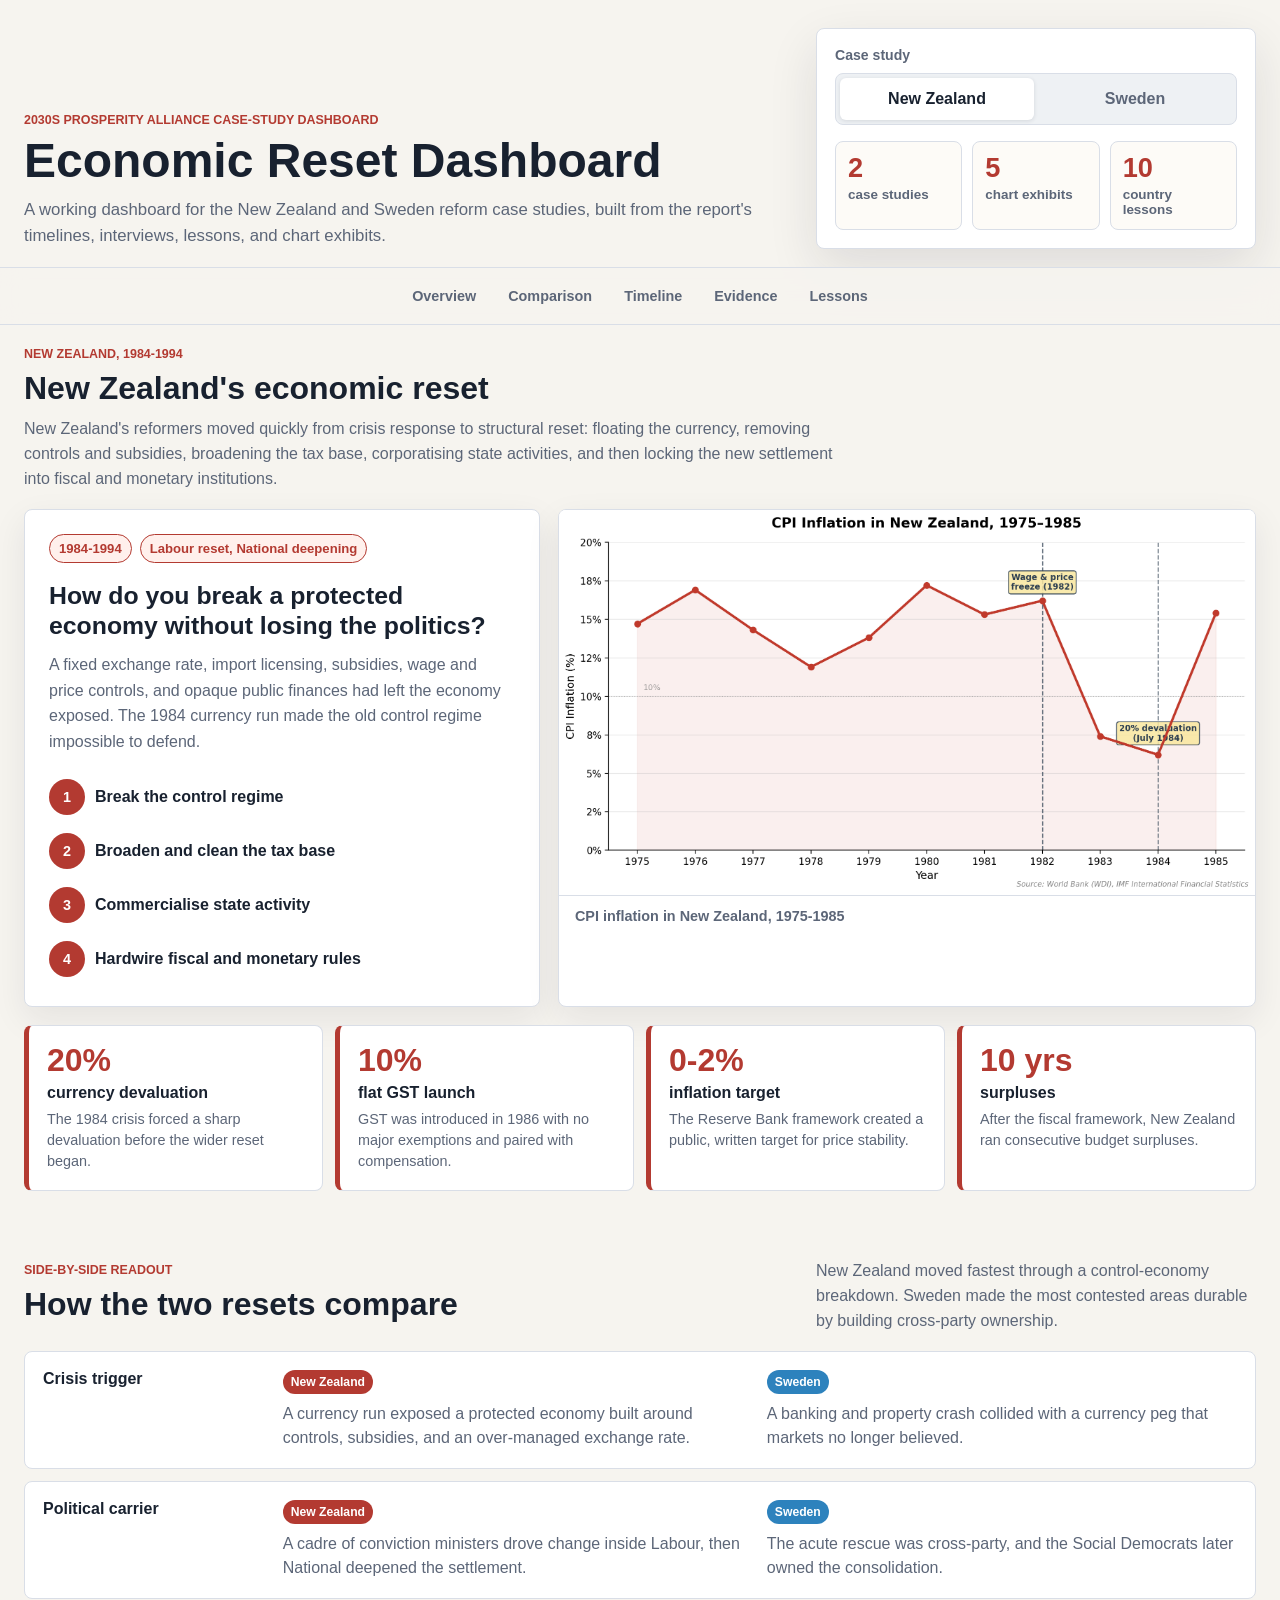
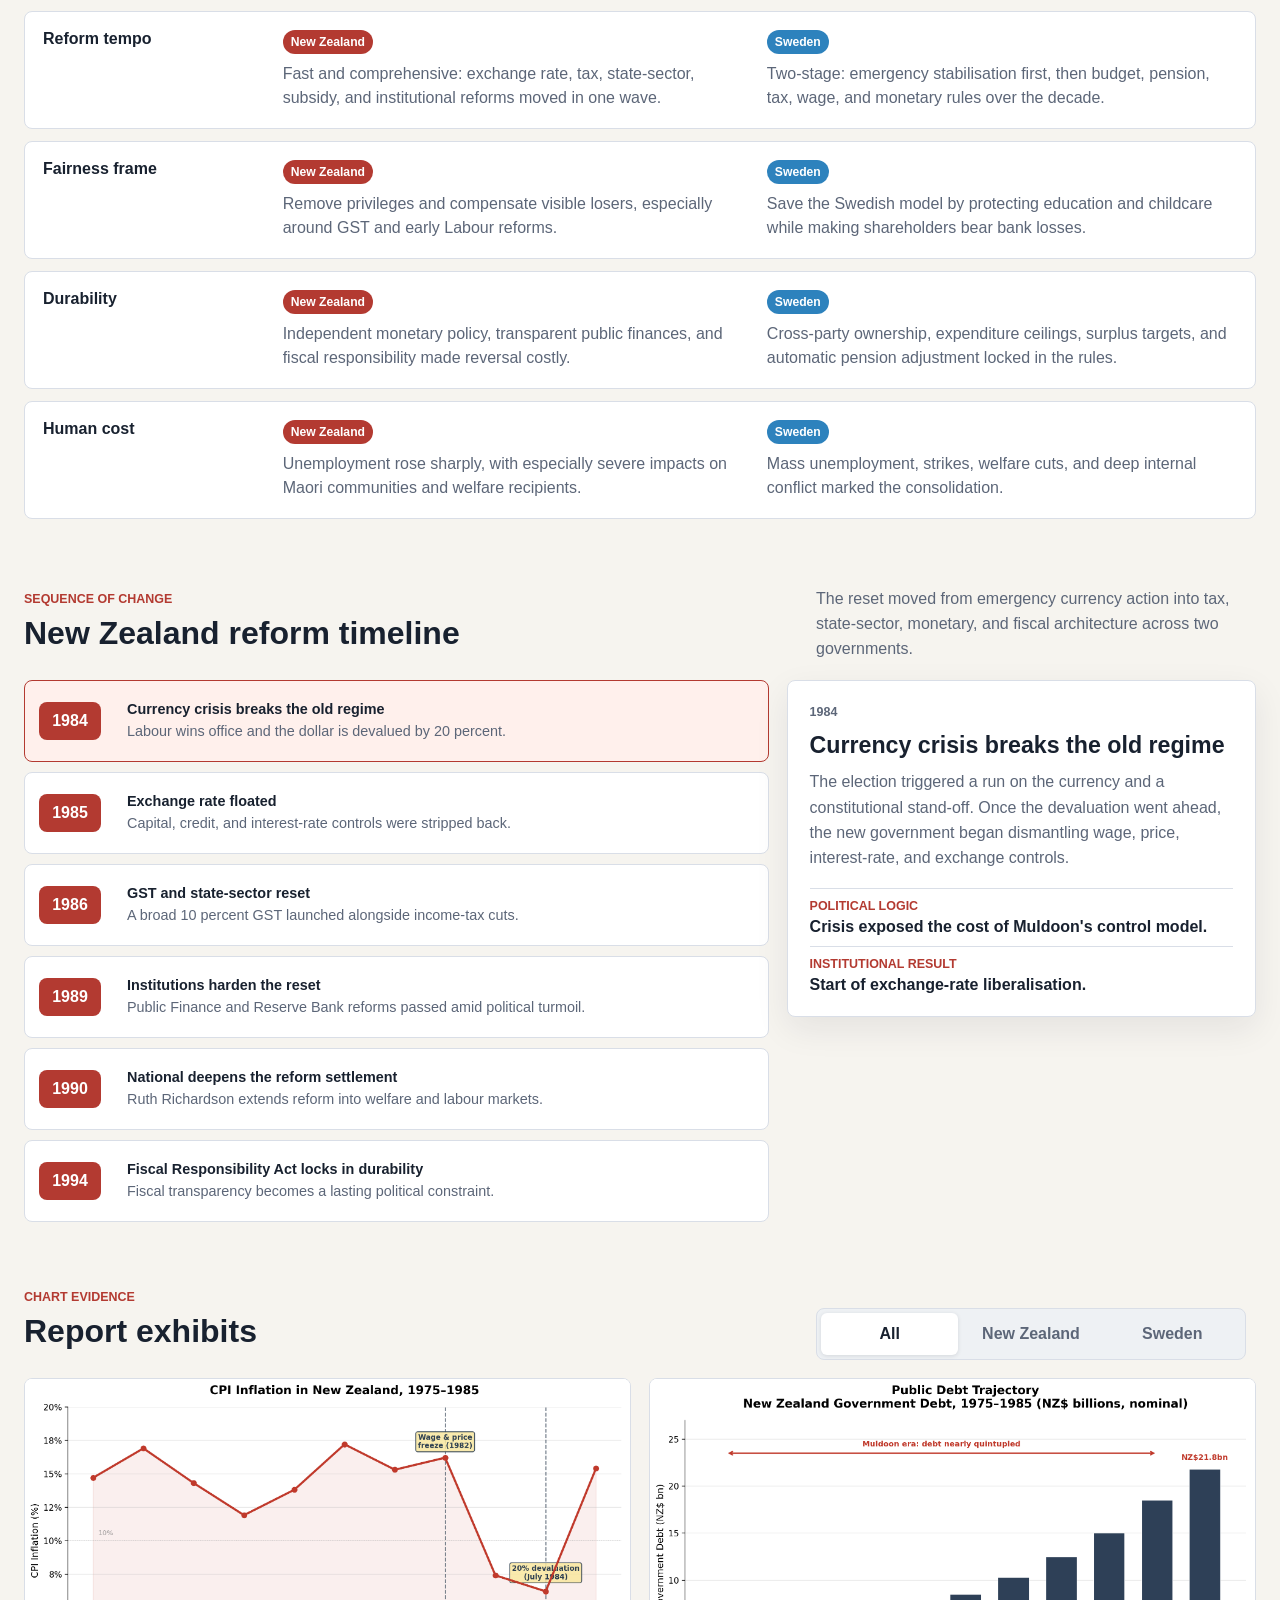
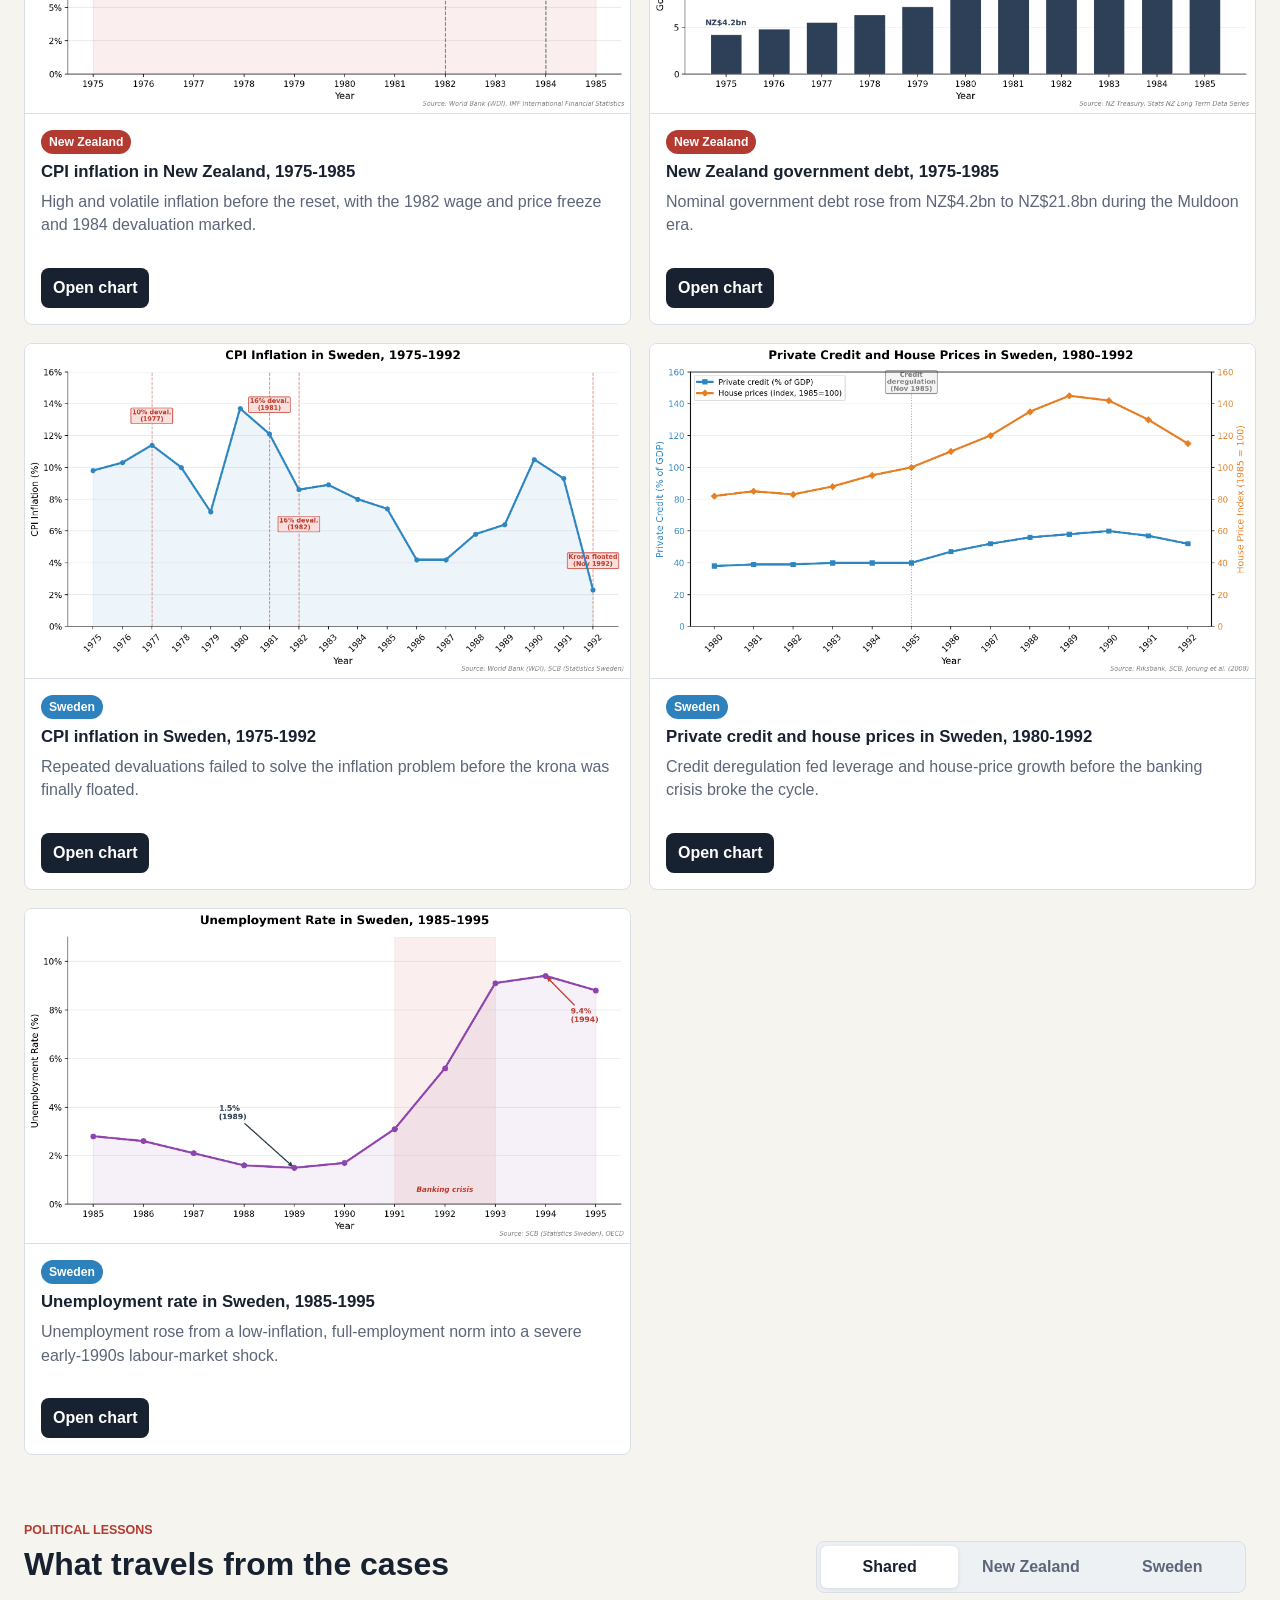
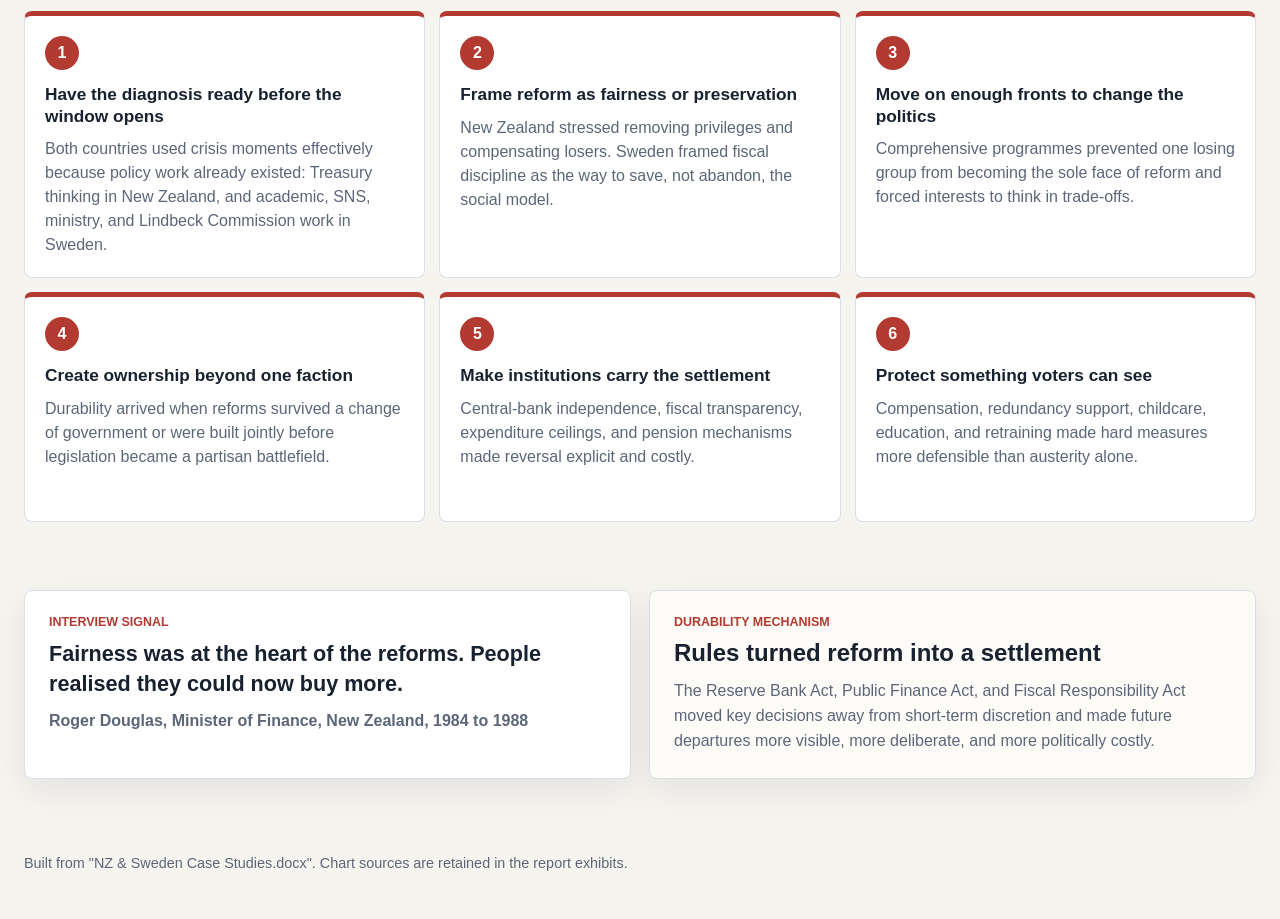
==== index.html @ 050e2934 "Build economic reset dashboard" ====
<!doctype html>
<html lang="en">
  <head>
    <meta charset="utf-8">
    <meta name="viewport" content="width=device-width, initial-scale=1">
    <title>Economic Reset Dashboard</title>
    <link rel="stylesheet" href="styles.css">
  </head>
  <body>
    <header class="app-header">
      <div class="header-copy">
        <p class="eyebrow">2030s Prosperity Alliance case-study dashboard</p>
        <h1>Economic Reset Dashboard</h1>
        <p>
          A working dashboard for the New Zealand and Sweden reform case studies,
          built from the report's timelines, interviews, lessons, and chart exhibits.
        </p>
      </div>

      <section class="control-panel" aria-label="Dashboard controls">
        <div class="control-row">
          <span class="control-label">Case study</span>
          <div class="segmented" role="tablist" aria-label="Choose a case study">
            <button class="segmented__button is-active" type="button" data-country="nz" role="tab" aria-selected="true">
              New Zealand
            </button>
            <button class="segmented__button" type="button" data-country="sweden" role="tab" aria-selected="false">
              Sweden
            </button>
          </div>
        </div>
        <div class="header-metrics" aria-label="Report contents">
          <div>
            <strong>2</strong>
            <span>case studies</span>
          </div>
          <div>
            <strong>5</strong>
            <span>chart exhibits</span>
          </div>
          <div>
            <strong>10</strong>
            <span>country lessons</span>
          </div>
        </div>
      </section>
    </header>

    <nav class="quick-nav" aria-label="Dashboard sections">
      <a href="#overview">Overview</a>
      <a href="#comparison">Comparison</a>
      <a href="#timeline">Timeline</a>
      <a href="#evidence">Evidence</a>
      <a href="#lessons">Lessons</a>
    </nav>

    <main>
      <section class="dashboard-band overview-band" id="overview">
        <div class="section-heading">
          <p class="eyebrow" id="country-kicker">New Zealand, 1984-1994</p>
          <h2 id="country-title">New Zealand's economic reset</h2>
          <p id="country-summary"></p>
        </div>

        <div class="overview-grid">
          <article class="country-card">
            <div class="country-meta">
              <span id="country-period"></span>
              <span id="country-government"></span>
            </div>
            <h3 id="country-question"></h3>
            <p id="country-diagnosis"></p>
            <div class="logic-strip" id="logic-strip" aria-label="Reset logic"></div>
          </article>

          <figure class="featured-chart">
            <img id="featured-chart-image" src="assets/image1.png" alt="CPI inflation in New Zealand, 1975 to 1985">
            <figcaption id="featured-chart-caption">CPI inflation in New Zealand, 1975-1985</figcaption>
          </figure>
        </div>

        <div class="stat-grid" id="stat-grid" aria-label="Selected crisis and reform signals"></div>
      </section>

      <section class="dashboard-band" id="comparison">
        <div class="section-heading section-heading--split">
          <div>
            <p class="eyebrow">Side-by-side readout</p>
            <h2>How the two resets compare</h2>
          </div>
          <p>
            New Zealand moved fastest through a control-economy breakdown. Sweden
            made the most contested areas durable by building cross-party ownership.
          </p>
        </div>
        <div class="comparison-grid" id="comparison-grid"></div>
      </section>

      <section class="dashboard-band timeline-band" id="timeline">
        <div class="section-heading section-heading--split">
          <div>
            <p class="eyebrow">Sequence of change</p>
            <h2 id="timeline-title">New Zealand reform timeline</h2>
          </div>
          <p id="timeline-intro"></p>
        </div>
        <div class="timeline-layout">
          <div class="timeline-list" id="timeline-list" aria-label="Timeline events"></div>
          <article class="timeline-detail" id="timeline-detail" aria-live="polite"></article>
        </div>
      </section>

      <section class="dashboard-band evidence-band" id="evidence">
        <div class="section-heading section-heading--split">
          <div>
            <p class="eyebrow">Chart evidence</p>
            <h2>Report exhibits</h2>
          </div>
          <div class="segmented segmented--compact" aria-label="Filter chart exhibits">
            <button class="segmented__button is-active" type="button" data-chart-filter="all">All</button>
            <button class="segmented__button" type="button" data-chart-filter="nz">New Zealand</button>
            <button class="segmented__button" type="button" data-chart-filter="sweden">Sweden</button>
          </div>
        </div>
        <div class="chart-gallery" id="chart-gallery"></div>
      </section>

      <section class="dashboard-band lessons-band" id="lessons">
        <div class="section-heading section-heading--split">
          <div>
            <p class="eyebrow">Political lessons</p>
            <h2>What travels from the cases</h2>
          </div>
          <div class="segmented segmented--compact" aria-label="Choose lesson set">
            <button class="segmented__button is-active" type="button" data-lesson-filter="shared">Shared</button>
            <button class="segmented__button" type="button" data-lesson-filter="nz">New Zealand</button>
            <button class="segmented__button" type="button" data-lesson-filter="sweden">Sweden</button>
          </div>
        </div>
        <div class="lesson-list" id="lesson-list"></div>
      </section>

      <section class="dashboard-band quote-band" aria-label="Interview signals">
        <div class="quote-panel">
          <p class="eyebrow">Interview signal</p>
          <blockquote id="country-quote"></blockquote>
          <cite id="country-quote-source"></cite>
        </div>
        <div class="quote-panel quote-panel--quiet">
          <p class="eyebrow">Durability mechanism</p>
          <h2 id="durability-title"></h2>
          <p id="durability-copy"></p>
        </div>
      </section>
    </main>

    <dialog class="chart-modal" id="chart-modal" aria-labelledby="modal-title">
      <button class="modal-close" type="button" id="modal-close" aria-label="Close chart">x</button>
      <img id="modal-image" src="assets/image1.png" alt="">
      <h2 id="modal-title"></h2>
      <p id="modal-caption"></p>
    </dialog>

    <footer class="site-footer">
      <p>Built from "NZ &amp; Sweden Case Studies.docx". Chart sources are retained in the report exhibits.</p>
    </footer>

    <script src="script.js"></script>
  </body>
</html>
---- styles.css ----
:root {
  --accent: #b33a31;
  --accent-soft: #fff0ec;
  --ink: #18212f;
  --muted: #5c6678;
  --paper: #f6f4ef;
  --surface: #ffffff;
  --surface-strong: #fdfbf7;
  --line: #d9dee7;
  --blue: #2d82bd;
  --red: #b33a31;
  --green: #0f766e;
  --gold: #b7781f;
  --purple: #7441a6;
  --shadow: 0 18px 50px rgba(23, 31, 46, 0.11);
}

* {
  box-sizing: border-box;
}

html {
  scroll-behavior: smooth;
}

body {
  min-width: 320px;
  margin: 0;
  color: var(--ink);
  background: var(--paper);
  font-family: -apple-system, BlinkMacSystemFont, "Segoe UI", Roboto, Helvetica, Arial, sans-serif;
  letter-spacing: 0;
}

body.modal-open {
  overflow: hidden;
}

button,
input {
  font: inherit;
  letter-spacing: 0;
}

button {
  cursor: pointer;
}

a {
  color: inherit;
}

p,
h1,
h2,
h3 {
  margin-top: 0;
}

.app-header {
  max-width: 1280px;
  margin: 0 auto;
  padding: 28px 24px 18px;
  display: grid;
  grid-template-columns: minmax(0, 1fr) minmax(330px, 440px);
  gap: 24px;
  align-items: end;
}

.header-copy h1 {
  margin-bottom: 12px;
  font-size: 3rem;
  line-height: 1;
}

.header-copy p:last-child {
  max-width: 760px;
  margin-bottom: 0;
  color: var(--muted);
  font-size: 1.05rem;
  line-height: 1.55;
}

.eyebrow {
  margin-bottom: 10px;
  color: var(--accent);
  font-size: 0.78rem;
  font-weight: 800;
  text-transform: uppercase;
}

.control-panel {
  padding: 18px;
  background: var(--surface);
  border: 1px solid var(--line);
  border-radius: 8px;
  box-shadow: var(--shadow);
}

.control-row {
  display: grid;
  gap: 10px;
}

.control-label {
  color: var(--muted);
  font-size: 0.88rem;
  font-weight: 700;
}

.segmented {
  display: grid;
  grid-template-columns: repeat(2, minmax(0, 1fr));
  gap: 4px;
  padding: 4px;
  background: #eef1f4;
  border: 1px solid var(--line);
  border-radius: 8px;
}

.segmented--compact {
  width: min(100%, 430px);
  grid-template-columns: repeat(3, minmax(0, 1fr));
}

.segmented__button {
  min-height: 42px;
  padding: 8px 10px;
  color: var(--muted);
  background: transparent;
  border: 0;
  border-radius: 6px;
  font-weight: 800;
  overflow-wrap: anywhere;
}

.segmented__button.is-active {
  color: var(--ink);
  background: var(--surface);
  box-shadow: 0 1px 4px rgba(23, 31, 46, 0.12);
}

.header-metrics {
  margin-top: 16px;
  display: grid;
  grid-template-columns: repeat(3, minmax(0, 1fr));
  gap: 10px;
}

.header-metrics div {
  min-height: 78px;
  padding: 12px;
  background: var(--surface-strong);
  border: 1px solid var(--line);
  border-radius: 8px;
}

.header-metrics strong {
  display: block;
  color: var(--accent);
  font-size: 1.7rem;
  line-height: 1;
}

.header-metrics span {
  display: block;
  margin-top: 6px;
  color: var(--muted);
  font-size: 0.84rem;
  font-weight: 700;
}

.quick-nav {
  position: sticky;
  top: 0;
  z-index: 5;
  display: flex;
  justify-content: center;
  gap: 8px;
  padding: 10px 16px;
  background: rgba(246, 244, 239, 0.92);
  border-top: 1px solid var(--line);
  border-bottom: 1px solid var(--line);
  backdrop-filter: blur(12px);
}

.quick-nav a {
  min-height: 36px;
  display: inline-flex;
  align-items: center;
  padding: 7px 12px;
  color: var(--muted);
  border-radius: 8px;
  font-size: 0.9rem;
  font-weight: 800;
  text-decoration: none;
}

.quick-nav a:hover,
.quick-nav a:focus {
  color: var(--ink);
  background: var(--surface);
  outline: none;
}

main {
  padding-bottom: 32px;
}

.dashboard-band {
  max-width: 1280px;
  margin: 0 auto;
  padding: 34px 24px;
}

.overview-band {
  padding-top: 22px;
}

.section-heading {
  margin-bottom: 18px;
}

.section-heading h2 {
  margin-bottom: 10px;
  font-size: 2rem;
  line-height: 1.12;
}

.section-heading p:last-child {
  max-width: 820px;
  margin-bottom: 0;
  color: var(--muted);
  line-height: 1.55;
}

.section-heading--split {
  display: grid;
  grid-template-columns: minmax(0, 1fr) minmax(280px, 440px);
  gap: 24px;
  align-items: end;
}

.overview-grid {
  display: grid;
  grid-template-columns: minmax(0, 0.85fr) minmax(420px, 1.15fr);
  gap: 18px;
  align-items: stretch;
}

.country-card,
.featured-chart,
.timeline-detail,
.quote-panel {
  margin: 0;
  background: var(--surface);
  border: 1px solid var(--line);
  border-radius: 8px;
  box-shadow: 0 12px 34px rgba(23, 31, 46, 0.08);
}

.country-card {
  padding: 24px;
}

.country-meta {
  display: flex;
  flex-wrap: wrap;
  gap: 8px;
  margin-bottom: 18px;
}

.country-meta span {
  padding: 6px 9px;
  color: var(--accent);
  background: var(--accent-soft);
  border: 1px solid var(--accent);
  border-radius: 999px;
  font-size: 0.82rem;
  font-weight: 800;
}

.country-card h3 {
  margin-bottom: 12px;
  font-size: 1.55rem;
  line-height: 1.18;
}

.country-card p {
  color: var(--muted);
  line-height: 1.6;
}

.logic-strip {
  margin-top: 20px;
  display: grid;
  gap: 8px;
}

.logic-step {
  min-height: 46px;
  display: grid;
  grid-template-columns: 36px minmax(0, 1fr);
  gap: 10px;
  align-items: center;
  color: var(--ink);
  font-weight: 800;
}

.logic-step span {
  width: 36px;
  height: 36px;
  display: inline-flex;
  align-items: center;
  justify-content: center;
  color: var(--surface);
  background: var(--accent);
  border-radius: 50%;
  font-size: 0.9rem;
}

.featured-chart {
  overflow: hidden;
}

.featured-chart img,
.chart-card img,
.chart-modal img {
  display: block;
  width: 100%;
  aspect-ratio: 1989 / 1099;
  object-fit: contain;
  background: #ffffff;
}

.featured-chart figcaption {
  padding: 12px 16px;
  color: var(--muted);
  border-top: 1px solid var(--line);
  font-size: 0.9rem;
  font-weight: 700;
}

.stat-grid {
  margin-top: 18px;
  display: grid;
  grid-template-columns: repeat(4, minmax(0, 1fr));
  gap: 12px;
}

.stat-card {
  min-height: 150px;
  padding: 18px;
  background: var(--surface);
  border: 1px solid var(--line);
  border-left: 5px solid var(--accent);
  border-radius: 8px;
}

.stat-card strong {
  display: block;
  margin-bottom: 8px;
  color: var(--accent);
  font-size: 2rem;
  line-height: 1;
}

.stat-card h3 {
  margin-bottom: 7px;
  font-size: 1rem;
}

.stat-card p {
  margin-bottom: 0;
  color: var(--muted);
  font-size: 0.9rem;
  line-height: 1.45;
}

.comparison-grid {
  display: grid;
  gap: 12px;
}

.comparison-row {
  display: grid;
  grid-template-columns: minmax(130px, 0.48fr) minmax(0, 1fr) minmax(0, 1fr);
  gap: 14px;
  padding: 18px;
  background: var(--surface);
  border: 1px solid var(--line);
  border-radius: 8px;
}

.comparison-topic {
  color: var(--ink);
  font-size: 1rem;
  font-weight: 900;
}

.country-tag {
  display: inline-flex;
  align-items: center;
  min-height: 24px;
  margin-bottom: 8px;
  padding: 4px 8px;
  color: #ffffff;
  border-radius: 999px;
  font-size: 0.76rem;
  font-weight: 900;
}

.country-tag--nz {
  background: var(--red);
}

.country-tag--sweden {
  background: var(--blue);
}

.comparison-row p {
  margin-bottom: 0;
  color: var(--muted);
  line-height: 1.5;
}

.timeline-layout {
  display: grid;
  grid-template-columns: minmax(0, 0.92fr) minmax(320px, 0.58fr);
  gap: 18px;
  align-items: start;
}

.timeline-list {
  display: grid;
  gap: 10px;
}

.timeline-item {
  width: 100%;
  min-height: 82px;
  display: grid;
  grid-template-columns: 74px minmax(0, 1fr);
  gap: 14px;
  align-items: center;
  padding: 14px;
  text-align: left;
  background: var(--surface);
  border: 1px solid var(--line);
  border-radius: 8px;
}

.timeline-item:hover,
.timeline-item:focus {
  border-color: var(--accent);
  outline: none;
}

.timeline-item.is-active {
  background: var(--accent-soft);
  border-color: var(--accent);
}

.timeline-year {
  width: 62px;
  min-height: 38px;
  display: inline-flex;
  align-items: center;
  justify-content: center;
  color: var(--surface);
  background: var(--accent);
  border-radius: 8px;
  font-weight: 900;
}

.timeline-item strong {
  display: block;
  margin-bottom: 4px;
  color: var(--ink);
  line-height: 1.25;
}

.timeline-item span:last-child {
  color: var(--muted);
  font-size: 0.9rem;
  line-height: 1.35;
}

.timeline-detail {
  position: sticky;
  top: 72px;
  padding: 22px;
}

.timeline-detail h3 {
  margin-bottom: 10px;
  font-size: 1.45rem;
}

.timeline-detail p {
  color: var(--muted);
  line-height: 1.58;
}

.timeline-detail dl {
  margin: 18px 0 0;
  display: grid;
  gap: 10px;
}

.timeline-detail div {
  padding-top: 10px;
  border-top: 1px solid var(--line);
}

.timeline-detail dt {
  color: var(--accent);
  font-size: 0.78rem;
  font-weight: 900;
  text-transform: uppercase;
}

.timeline-detail dd {
  margin: 5px 0 0;
  color: var(--ink);
  font-weight: 800;
}

.chart-gallery {
  display: grid;
  grid-template-columns: repeat(2, minmax(0, 1fr));
  gap: 18px;
}

.chart-card {
  overflow: hidden;
  background: var(--surface);
  border: 1px solid var(--line);
  border-radius: 8px;
}

.chart-card__body {
  padding: 16px;
  border-top: 1px solid var(--line);
}

.chart-card h3 {
  margin-bottom: 8px;
  font-size: 1.05rem;
}

.chart-card p {
  min-height: 64px;
  margin-bottom: 14px;
  color: var(--muted);
  line-height: 1.45;
}

.chart-card button {
  min-height: 40px;
  padding: 8px 12px;
  color: var(--surface);
  background: var(--ink);
  border: 0;
  border-radius: 8px;
  font-weight: 900;
}

.chart-card button:hover,
.chart-card button:focus {
  background: var(--accent);
  outline: none;
}

.lesson-list {
  display: grid;
  grid-template-columns: repeat(3, minmax(0, 1fr));
  gap: 14px;
}

.lesson-card {
  min-height: 230px;
  padding: 20px;
  background: var(--surface);
  border: 1px solid var(--line);
  border-top: 5px solid var(--accent);
  border-radius: 8px;
}

.lesson-card span {
  width: 34px;
  height: 34px;
  display: inline-flex;
  align-items: center;
  justify-content: center;
  margin-bottom: 14px;
  color: var(--surface);
  background: var(--accent);
  border-radius: 50%;
  font-weight: 900;
}

.lesson-card h3 {
  margin-bottom: 10px;
  font-size: 1.08rem;
  line-height: 1.25;
}

.lesson-card p {
  margin-bottom: 0;
  color: var(--muted);
  line-height: 1.5;
}

.quote-band {
  display: grid;
  grid-template-columns: minmax(0, 1fr) minmax(0, 1fr);
  gap: 18px;
}

.quote-panel {
  padding: 24px;
}

.quote-panel--quiet {
  background: var(--surface-strong);
}

blockquote {
  margin: 0 0 14px;
  color: var(--ink);
  font-size: 1.35rem;
  font-weight: 800;
  line-height: 1.35;
}

cite {
  color: var(--muted);
  font-style: normal;
  font-weight: 800;
}

.quote-panel h2 {
  margin-bottom: 12px;
  font-size: 1.5rem;
}

.quote-panel p:last-child {
  margin-bottom: 0;
  color: var(--muted);
  line-height: 1.55;
}

.chart-modal {
  width: min(1120px, calc(100vw - 32px));
  padding: 0;
  overflow: hidden;
  background: var(--surface);
  border: 1px solid var(--line);
  border-radius: 8px;
  box-shadow: var(--shadow);
}

.chart-modal::backdrop {
  background: rgba(10, 15, 24, 0.62);
}

.chart-modal h2 {
  margin: 16px 20px 8px;
  font-size: 1.45rem;
}

.chart-modal p {
  margin: 0 20px 20px;
  color: var(--muted);
  line-height: 1.5;
}

.modal-close {
  position: absolute;
  top: 12px;
  right: 12px;
  width: 40px;
  height: 40px;
  color: var(--surface);
  background: var(--ink);
  border: 0;
  border-radius: 50%;
  font-size: 1.2rem;
  font-weight: 900;
}

.site-footer {
  max-width: 1280px;
  margin: 0 auto;
  padding: 10px 24px 34px;
  color: var(--muted);
  font-size: 0.9rem;
}

@media (max-width: 980px) {
  .app-header,
  .overview-grid,
  .section-heading--split,
  .timeline-layout,
  .quote-band {
    grid-template-columns: 1fr;
  }

  .header-copy h1 {
    font-size: 2.45rem;
  }

  .stat-grid,
  .lesson-list {
    grid-template-columns: repeat(2, minmax(0, 1fr));
  }

  .timeline-detail {
    position: static;
  }
}

@media (max-width: 720px) {
  .app-header,
  .dashboard-band {
    padding-left: 16px;
    padding-right: 16px;
  }

  .header-copy h1 {
    font-size: 2.05rem;
  }

  .quick-nav {
    justify-content: flex-start;
    overflow-x: auto;
  }

  .control-panel,
  .country-card,
  .timeline-detail,
  .quote-panel {
    padding: 18px;
  }

  .header-metrics,
  .stat-grid,
  .chart-gallery,
  .lesson-list,
  .comparison-row {
    grid-template-columns: 1fr;
  }

  .section-heading h2 {
    font-size: 1.65rem;
  }

  .segmented--compact {
    width: 100%;
  }

  .timeline-item {
    grid-template-columns: 1fr;
  }

  .chart-card p {
    min-height: 0;
  }
}

@media (max-width: 440px) {
  .segmented,
  .segmented--compact {
    grid-template-columns: 1fr;
  }

  .header-copy h1 {
    font-size: 1.8rem;
  }

  blockquote {
    font-size: 1.12rem;
  }
}
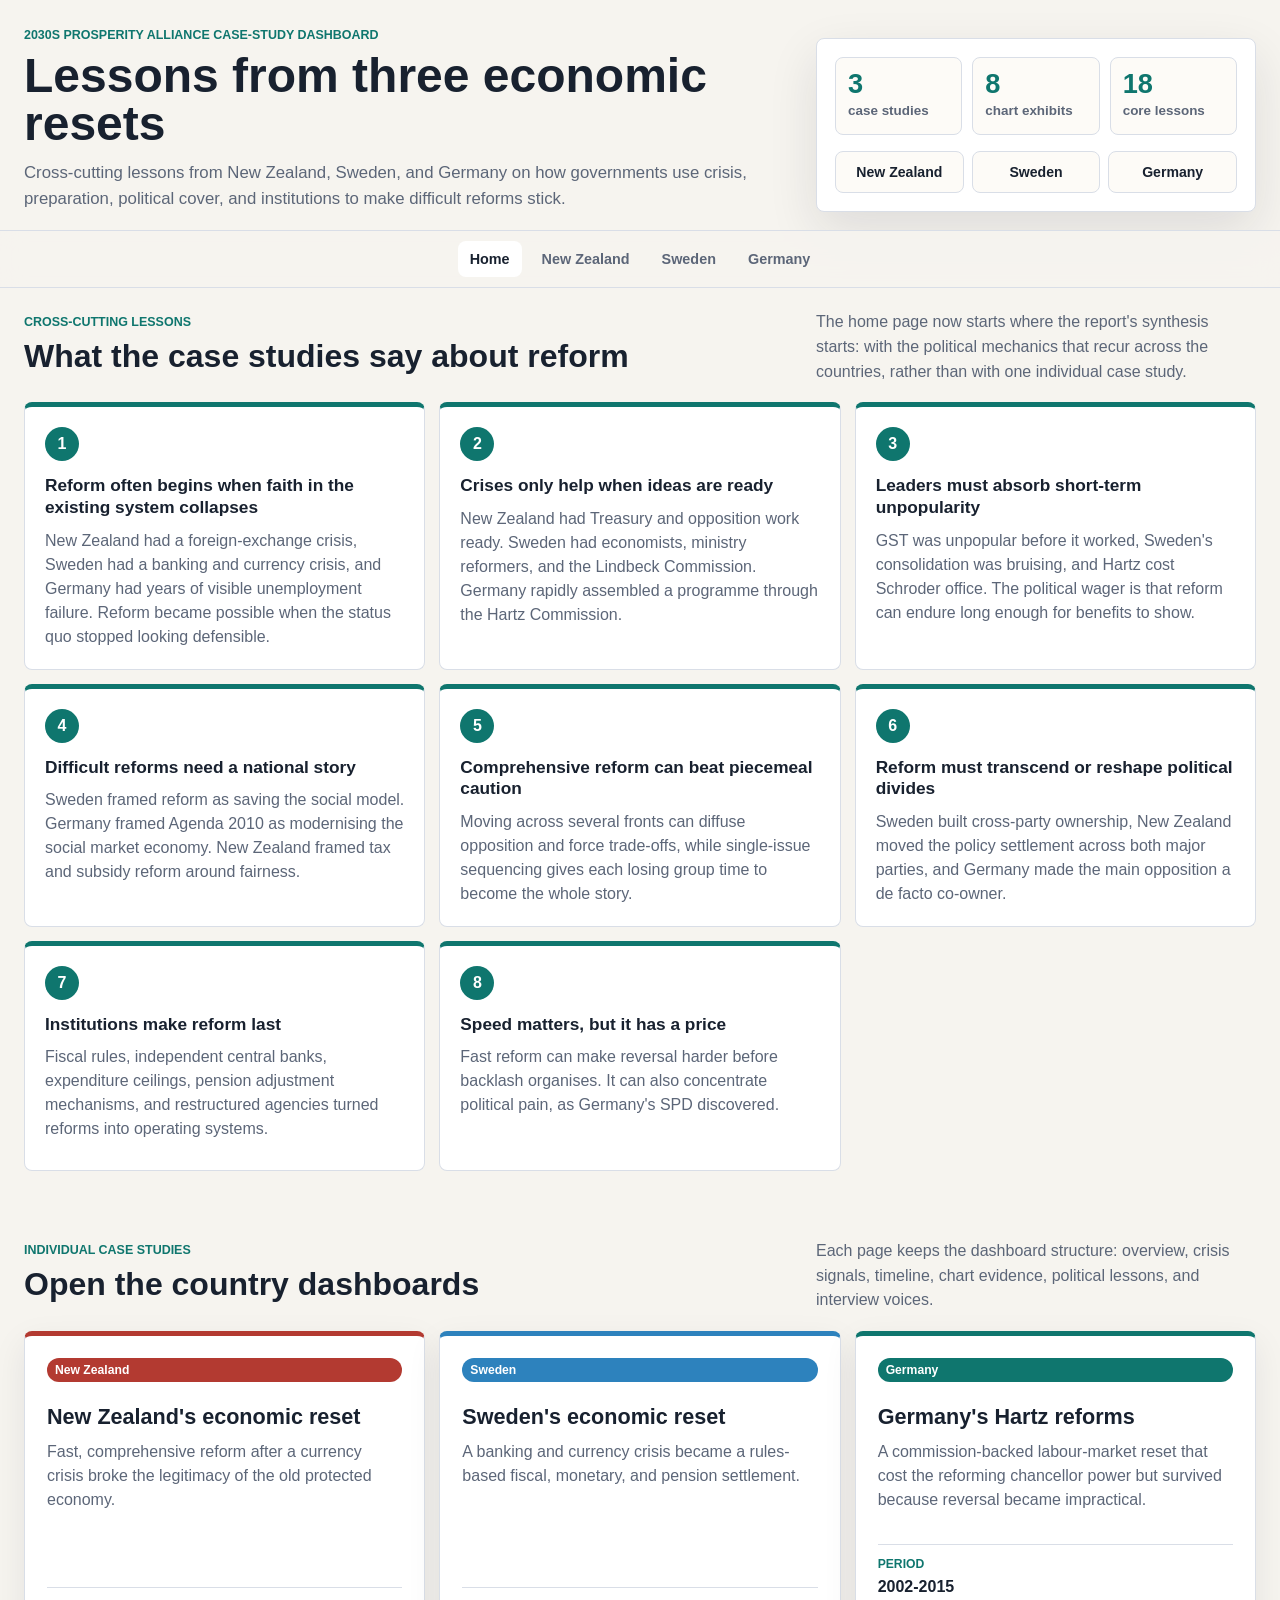
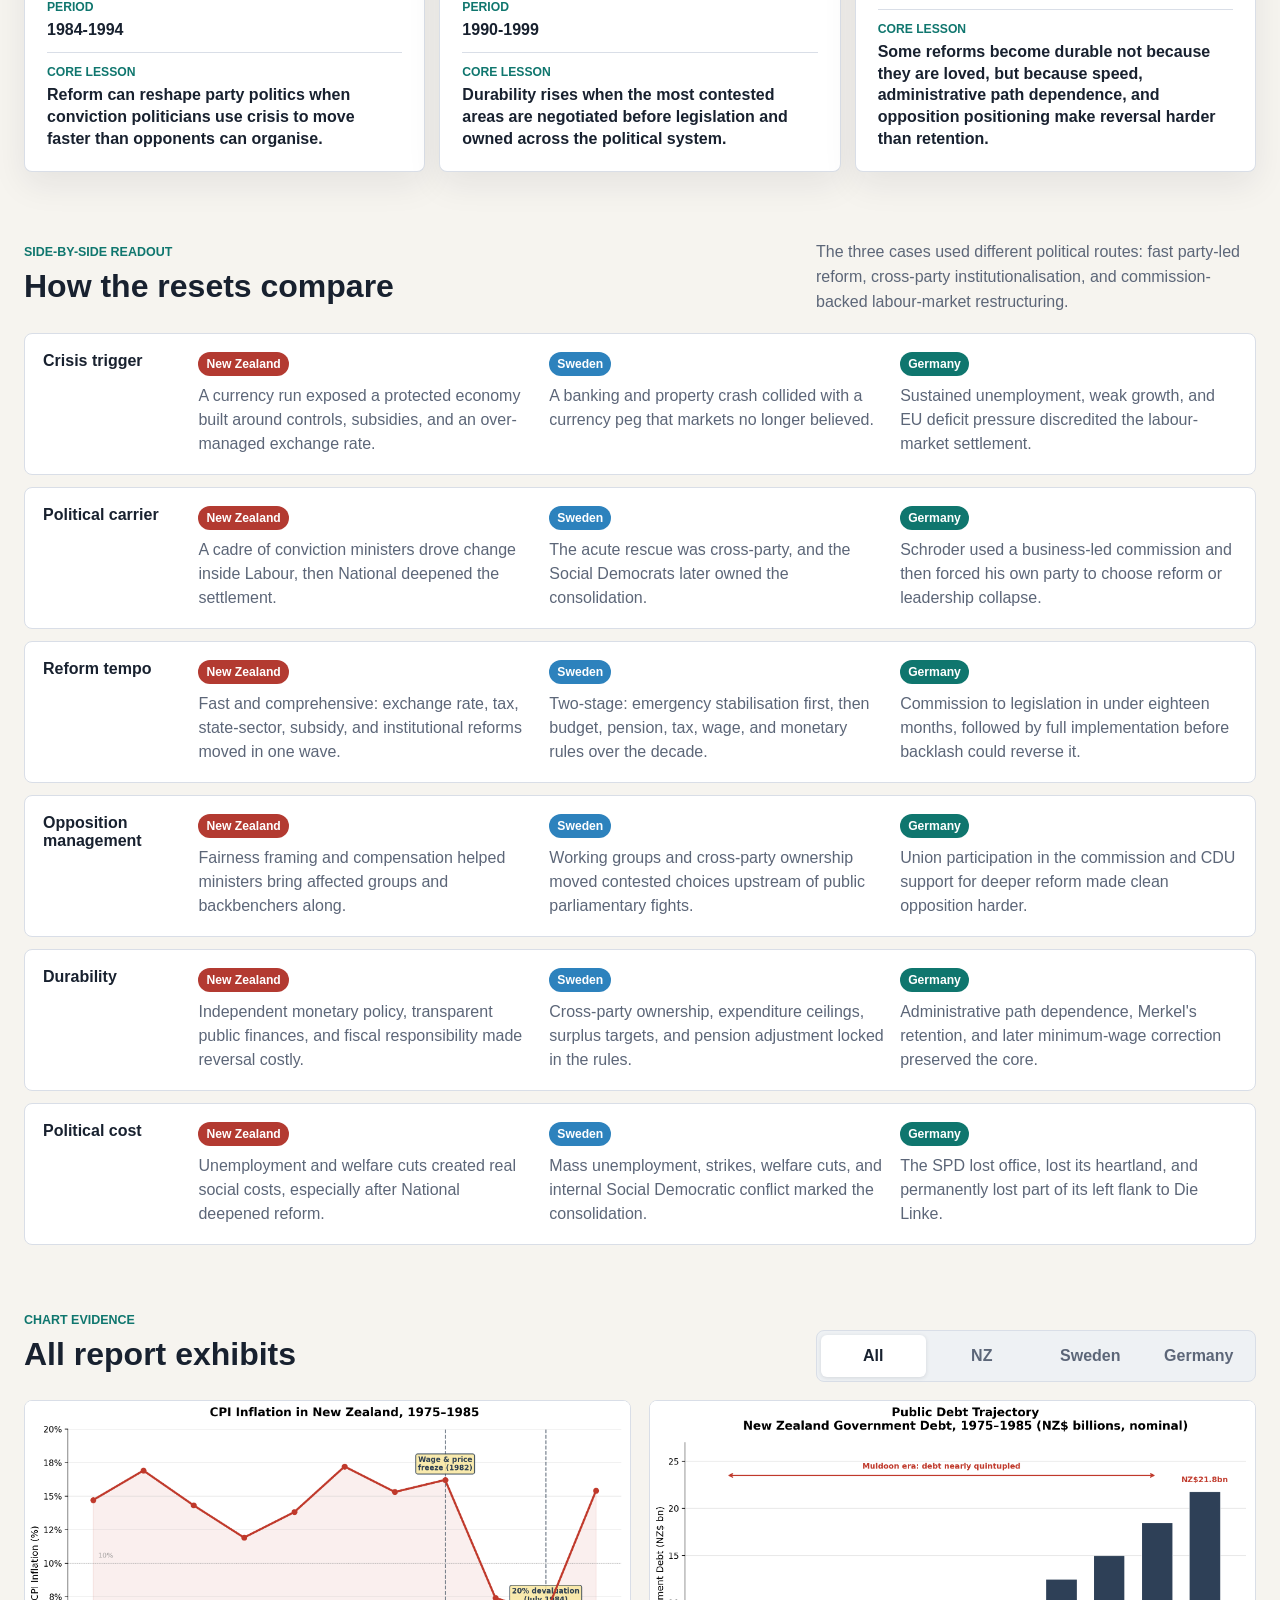
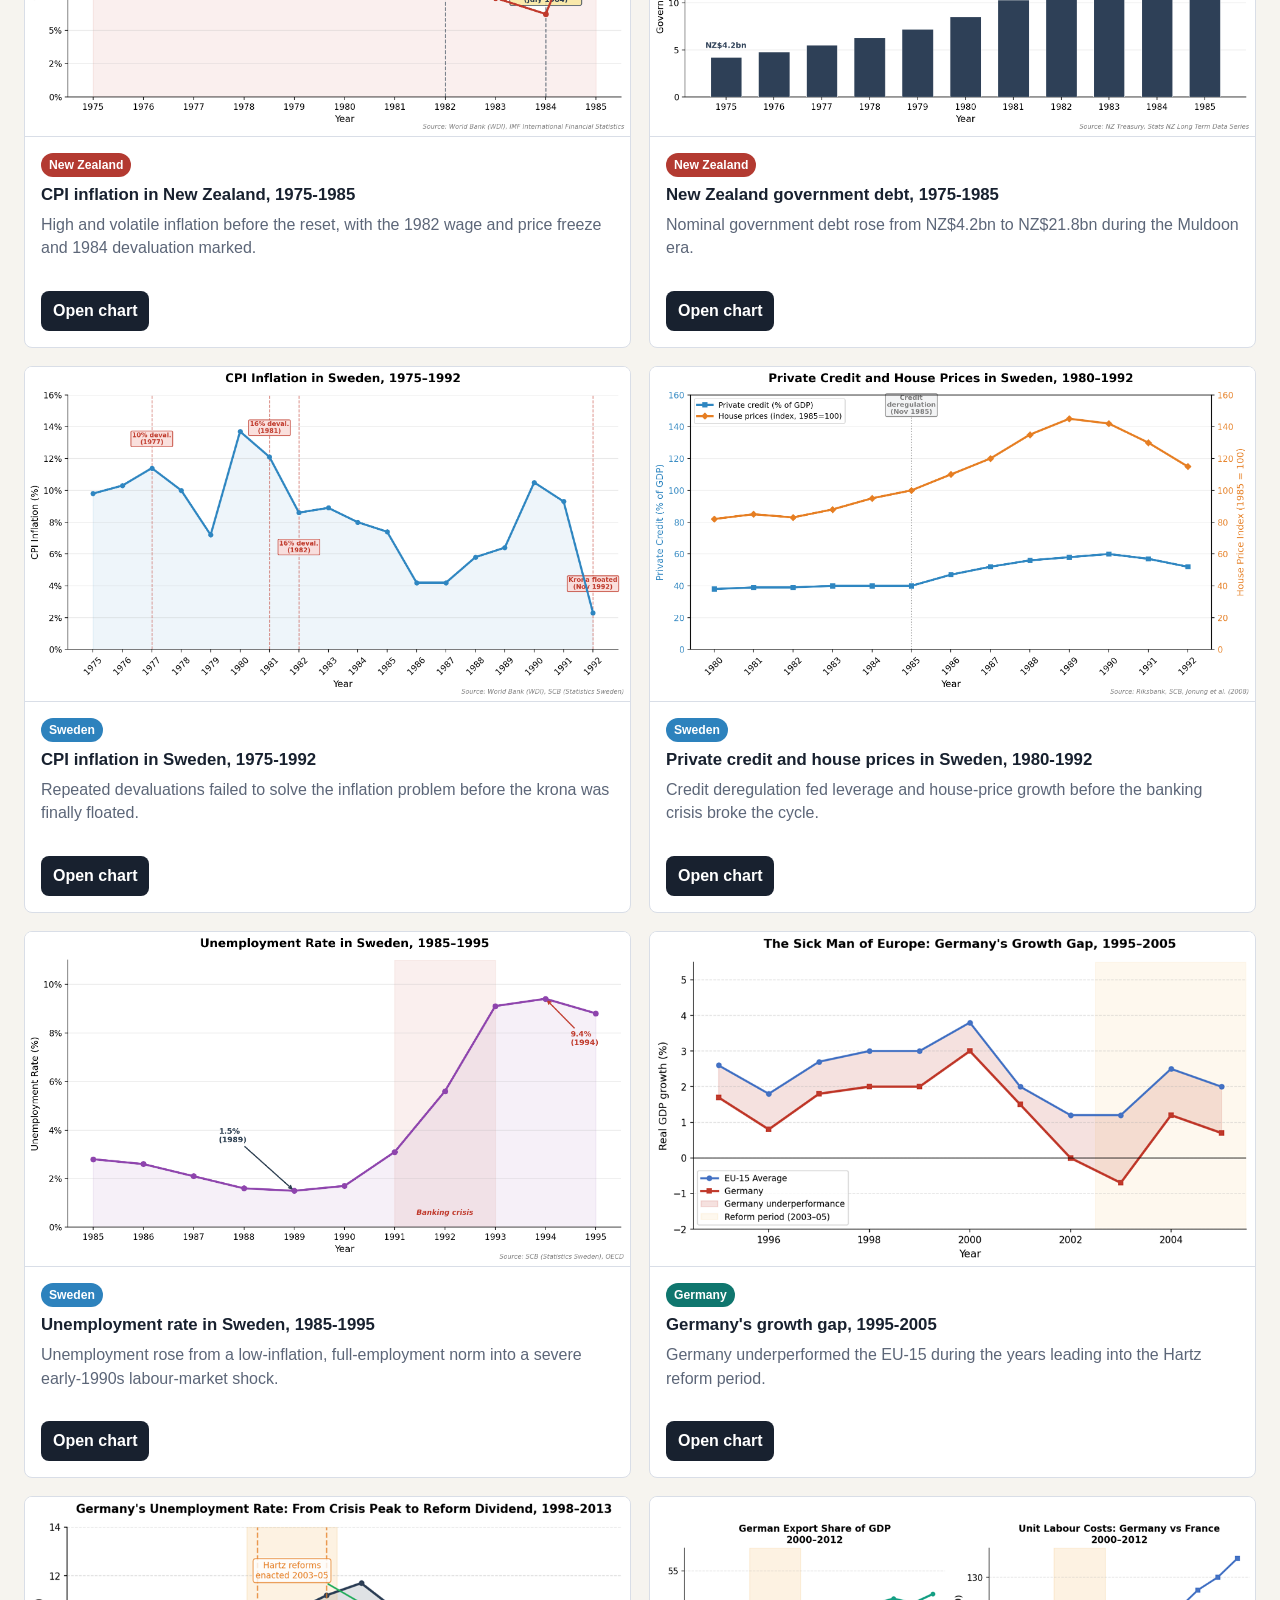
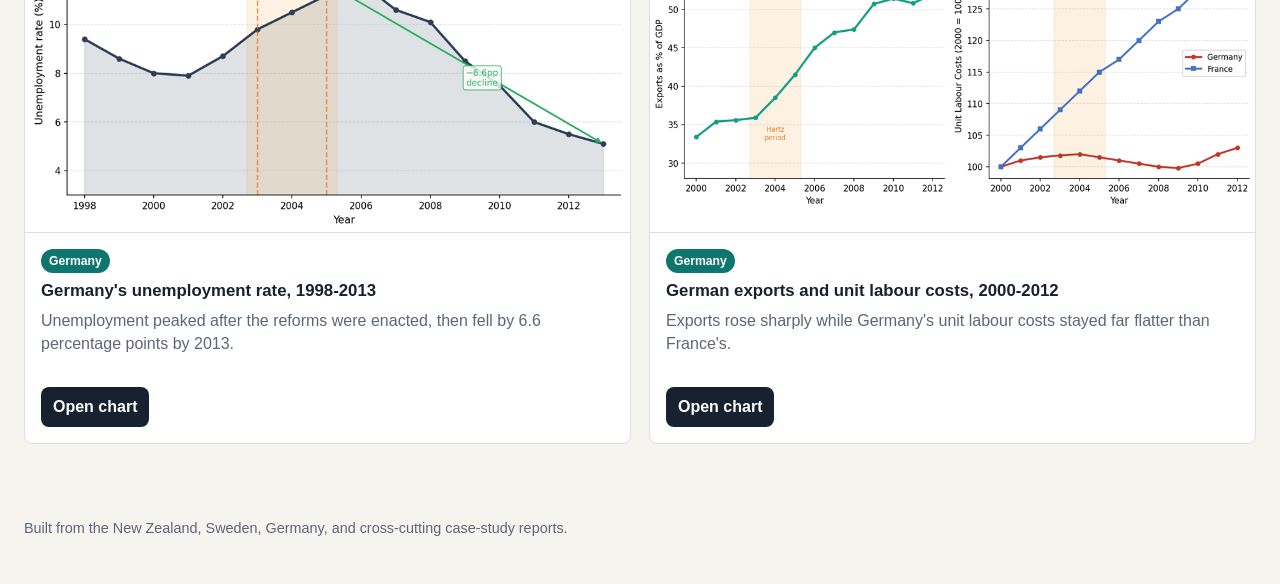
==== commit 51fe0e66: "Add Germany case study pages" ====
--- a/index.html
+++ b/index.html
@@ -3,154 +3,110 @@
   <head>
     <meta charset="utf-8">
     <meta name="viewport" content="width=device-width, initial-scale=1">
-    <title>Economic Reset Dashboard</title>
+    <title>Lessons From Economic Resets</title>
     <link rel="stylesheet" href="styles.css">
   </head>
-  <body>
+  <body data-page="home">
     <header class="app-header">
       <div class="header-copy">
         <p class="eyebrow">2030s Prosperity Alliance case-study dashboard</p>
-        <h1>Economic Reset Dashboard</h1>
+        <h1>Lessons from three economic resets</h1>
         <p>
-          A working dashboard for the New Zealand and Sweden reform case studies,
-          built from the report's timelines, interviews, lessons, and chart exhibits.
+          Cross-cutting lessons from New Zealand, Sweden, and Germany on how
+          governments use crisis, preparation, political cover, and institutions
+          to make difficult reforms stick.
         </p>
       </div>
 
-      <section class="control-panel" aria-label="Dashboard controls">
-        <div class="control-row">
-          <span class="control-label">Case study</span>
-          <div class="segmented" role="tablist" aria-label="Choose a case study">
-            <button class="segmented__button is-active" type="button" data-country="nz" role="tab" aria-selected="true">
-              New Zealand
-            </button>
-            <button class="segmented__button" type="button" data-country="sweden" role="tab" aria-selected="false">
-              Sweden
-            </button>
-          </div>
-        </div>
-        <div class="header-metrics" aria-label="Report contents">
+      <section class="control-panel" aria-label="Report contents">
+        <div class="header-metrics header-metrics--home">
           <div>
-            <strong>2</strong>
+            <strong>3</strong>
             <span>case studies</span>
           </div>
           <div>
-            <strong>5</strong>
+            <strong>8</strong>
             <span>chart exhibits</span>
           </div>
           <div>
-            <strong>10</strong>
-            <span>country lessons</span>
+            <strong>18</strong>
+            <span>core lessons</span>
           </div>
+        </div>
+        <div class="page-link-list" aria-label="Open case studies">
+          <a href="case-new-zealand.html">New Zealand</a>
+          <a href="case-sweden.html">Sweden</a>
+          <a href="case-germany.html">Germany</a>
         </div>
       </section>
     </header>
 
-    <nav class="quick-nav" aria-label="Dashboard sections">
-      <a href="#overview">Overview</a>
-      <a href="#comparison">Comparison</a>
-      <a href="#timeline">Timeline</a>
-      <a href="#evidence">Evidence</a>
-      <a href="#lessons">Lessons</a>
+    <nav class="quick-nav site-nav" aria-label="Site navigation">
+      <a class="is-current" href="index.html">Home</a>
+      <a href="case-new-zealand.html">New Zealand</a>
+      <a href="case-sweden.html">Sweden</a>
+      <a href="case-germany.html">Germany</a>
     </nav>
 
     <main>
-      <section class="dashboard-band overview-band" id="overview">
-        <div class="section-heading">
-          <p class="eyebrow" id="country-kicker">New Zealand, 1984-1994</p>
-          <h2 id="country-title">New Zealand's economic reset</h2>
-          <p id="country-summary"></p>
+      <section class="dashboard-band overview-band" id="lessons">
+        <div class="section-heading section-heading--split">
+          <div>
+            <p class="eyebrow">Cross-cutting lessons</p>
+            <h2>What the case studies say about reform</h2>
+          </div>
+          <p>
+            The home page now starts where the report's synthesis starts: with
+            the political mechanics that recur across the countries, rather than
+            with one individual case study.
+          </p>
         </div>
+        <div class="home-lesson-grid" id="home-lessons"></div>
+      </section>
 
-        <div class="overview-grid">
-          <article class="country-card">
-            <div class="country-meta">
-              <span id="country-period"></span>
-              <span id="country-government"></span>
-            </div>
-            <h3 id="country-question"></h3>
-            <p id="country-diagnosis"></p>
-            <div class="logic-strip" id="logic-strip" aria-label="Reset logic"></div>
-          </article>
-
-          <figure class="featured-chart">
-            <img id="featured-chart-image" src="assets/image1.png" alt="CPI inflation in New Zealand, 1975 to 1985">
-            <figcaption id="featured-chart-caption">CPI inflation in New Zealand, 1975-1985</figcaption>
-          </figure>
+      <section class="dashboard-band" id="case-studies">
+        <div class="section-heading section-heading--split">
+          <div>
+            <p class="eyebrow">Individual case studies</p>
+            <h2>Open the country dashboards</h2>
+          </div>
+          <p>
+            Each page keeps the dashboard structure: overview, crisis signals,
+            timeline, chart evidence, political lessons, and interview voices.
+          </p>
         </div>
-
-        <div class="stat-grid" id="stat-grid" aria-label="Selected crisis and reform signals"></div>
+        <div class="case-card-grid" id="case-card-grid"></div>
       </section>
 
       <section class="dashboard-band" id="comparison">
         <div class="section-heading section-heading--split">
           <div>
             <p class="eyebrow">Side-by-side readout</p>
-            <h2>How the two resets compare</h2>
+            <h2>How the resets compare</h2>
           </div>
           <p>
-            New Zealand moved fastest through a control-economy breakdown. Sweden
-            made the most contested areas durable by building cross-party ownership.
+            The three cases used different political routes: fast party-led
+            reform, cross-party institutionalisation, and commission-backed
+            labour-market restructuring.
           </p>
         </div>
-        <div class="comparison-grid" id="comparison-grid"></div>
-      </section>
-
-      <section class="dashboard-band timeline-band" id="timeline">
-        <div class="section-heading section-heading--split">
-          <div>
-            <p class="eyebrow">Sequence of change</p>
-            <h2 id="timeline-title">New Zealand reform timeline</h2>
-          </div>
-          <p id="timeline-intro"></p>
-        </div>
-        <div class="timeline-layout">
-          <div class="timeline-list" id="timeline-list" aria-label="Timeline events"></div>
-          <article class="timeline-detail" id="timeline-detail" aria-live="polite"></article>
-        </div>
+        <div class="comparison-grid" id="home-comparison-grid"></div>
       </section>
 
       <section class="dashboard-band evidence-band" id="evidence">
         <div class="section-heading section-heading--split">
           <div>
             <p class="eyebrow">Chart evidence</p>
-            <h2>Report exhibits</h2>
+            <h2>All report exhibits</h2>
           </div>
-          <div class="segmented segmented--compact" aria-label="Filter chart exhibits">
+          <div class="segmented segmented--compact segmented--four" aria-label="Filter chart exhibits">
             <button class="segmented__button is-active" type="button" data-chart-filter="all">All</button>
-            <button class="segmented__button" type="button" data-chart-filter="nz">New Zealand</button>
+            <button class="segmented__button" type="button" data-chart-filter="nz">NZ</button>
             <button class="segmented__button" type="button" data-chart-filter="sweden">Sweden</button>
+            <button class="segmented__button" type="button" data-chart-filter="germany">Germany</button>
           </div>
         </div>
         <div class="chart-gallery" id="chart-gallery"></div>
-      </section>
-
-      <section class="dashboard-band lessons-band" id="lessons">
-        <div class="section-heading section-heading--split">
-          <div>
-            <p class="eyebrow">Political lessons</p>
-            <h2>What travels from the cases</h2>
-          </div>
-          <div class="segmented segmented--compact" aria-label="Choose lesson set">
-            <button class="segmented__button is-active" type="button" data-lesson-filter="shared">Shared</button>
-            <button class="segmented__button" type="button" data-lesson-filter="nz">New Zealand</button>
-            <button class="segmented__button" type="button" data-lesson-filter="sweden">Sweden</button>
-          </div>
-        </div>
-        <div class="lesson-list" id="lesson-list"></div>
-      </section>
-
-      <section class="dashboard-band quote-band" aria-label="Interview signals">
-        <div class="quote-panel">
-          <p class="eyebrow">Interview signal</p>
-          <blockquote id="country-quote"></blockquote>
-          <cite id="country-quote-source"></cite>
-        </div>
-        <div class="quote-panel quote-panel--quiet">
-          <p class="eyebrow">Durability mechanism</p>
-          <h2 id="durability-title"></h2>
-          <p id="durability-copy"></p>
-        </div>
       </section>
     </main>
 
@@ -162,7 +118,7 @@
     </dialog>
 
     <footer class="site-footer">
-      <p>Built from "NZ &amp; Sweden Case Studies.docx". Chart sources are retained in the report exhibits.</p>
+      <p>Built from the New Zealand, Sweden, Germany, and cross-cutting case-study reports.</p>
     </footer>
 
     <script src="script.js"></script>
--- a/styles.css
+++ b/styles.css
@@ -123,6 +123,11 @@
   grid-template-columns: repeat(3, minmax(0, 1fr));
 }
 
+.segmented--four {
+  width: min(100%, 520px);
+  grid-template-columns: repeat(4, minmax(0, 1fr));
+}
+
 .segmented__button {
   min-height: 42px;
   padding: 8px 10px;
@@ -145,6 +150,10 @@
   display: grid;
   grid-template-columns: repeat(3, minmax(0, 1fr));
   gap: 10px;
+}
+
+.header-metrics--home {
+  margin-top: 0;
 }
 
 .header-metrics div {
@@ -197,9 +206,46 @@
 }
 
 .quick-nav a:hover,
-.quick-nav a:focus {
+.quick-nav a:focus,
+.quick-nav a.is-current {
   color: var(--ink);
   background: var(--surface);
+  outline: none;
+}
+
+.page-link-list {
+  margin-top: 16px;
+  display: grid;
+  grid-template-columns: repeat(3, minmax(0, 1fr));
+  gap: 8px;
+}
+
+.page-link-list--grid {
+  margin-top: 0;
+}
+
+.page-link-list a {
+  min-height: 42px;
+  display: inline-flex;
+  align-items: center;
+  justify-content: center;
+  padding: 8px 10px;
+  color: var(--ink);
+  background: var(--surface-strong);
+  border: 1px solid var(--line);
+  border-radius: 8px;
+  font-size: 0.88rem;
+  font-weight: 900;
+  text-align: center;
+  text-decoration: none;
+}
+
+.page-link-list a:hover,
+.page-link-list a:focus,
+.page-link-list a.is-current {
+  color: var(--surface);
+  background: var(--accent);
+  border-color: var(--accent);
   outline: none;
 }
 
@@ -280,6 +326,7 @@
   font-weight: 800;
 }
 
+.country-card h2,
 .country-card h3 {
   margin-bottom: 12px;
   font-size: 1.55rem;
@@ -382,6 +429,87 @@
   gap: 12px;
 }
 
+.home-lesson-grid,
+.case-card-grid {
+  display: grid;
+  grid-template-columns: repeat(3, minmax(0, 1fr));
+  gap: 14px;
+}
+
+.home-lesson-card {
+  min-height: 260px;
+}
+
+.case-link-card {
+  min-height: 330px;
+  display: flex;
+  flex-direction: column;
+  padding: 22px;
+  color: inherit;
+  background: var(--surface);
+  border: 1px solid var(--line);
+  border-top: 5px solid var(--accent);
+  border-radius: 8px;
+  text-decoration: none;
+  box-shadow: 0 12px 34px rgba(23, 31, 46, 0.08);
+}
+
+.case-link-card--nz {
+  border-top-color: var(--red);
+}
+
+.case-link-card--sweden {
+  border-top-color: var(--blue);
+}
+
+.case-link-card--germany {
+  border-top-color: var(--green);
+}
+
+.case-link-card:hover,
+.case-link-card:focus {
+  transform: translateY(-2px);
+  border-color: var(--accent);
+  outline: none;
+}
+
+.case-link-card h3 {
+  margin: 14px 0 10px;
+  font-size: 1.35rem;
+  line-height: 1.18;
+}
+
+.case-link-card p {
+  color: var(--muted);
+  line-height: 1.5;
+}
+
+.case-link-card dl {
+  margin: auto 0 0;
+  display: grid;
+  gap: 12px;
+  padding-top: 16px;
+}
+
+.case-link-card div {
+  padding-top: 12px;
+  border-top: 1px solid var(--line);
+}
+
+.case-link-card dt {
+  color: var(--accent);
+  font-size: 0.76rem;
+  font-weight: 900;
+  text-transform: uppercase;
+}
+
+.case-link-card dd {
+  margin: 5px 0 0;
+  color: var(--ink);
+  font-weight: 800;
+  line-height: 1.35;
+}
+
 .comparison-row {
   display: grid;
   grid-template-columns: minmax(130px, 0.48fr) minmax(0, 1fr) minmax(0, 1fr);
@@ -390,6 +518,10 @@
   background: var(--surface);
   border: 1px solid var(--line);
   border-radius: 8px;
+}
+
+.comparison-row--three {
+  grid-template-columns: minmax(130px, 0.42fr) repeat(3, minmax(0, 1fr));
 }
 
 .comparison-topic {
@@ -416,6 +548,10 @@
 
 .country-tag--sweden {
   background: var(--blue);
+}
+
+.country-tag--germany {
+  background: var(--green);
 }
 
 .comparison-row p {
@@ -649,6 +785,31 @@
   margin-bottom: 0;
   color: var(--muted);
   line-height: 1.55;
+}
+
+.quote-grid {
+  display: grid;
+  grid-template-columns: repeat(3, minmax(0, 1fr));
+  gap: 14px;
+}
+
+.small-quote-card {
+  min-height: 210px;
+  padding: 20px;
+  background: var(--surface);
+  border: 1px solid var(--line);
+  border-left: 5px solid var(--accent);
+  border-radius: 8px;
+}
+
+.small-quote-card blockquote {
+  margin-bottom: 14px;
+  font-size: 1.05rem;
+}
+
+.small-quote-card cite {
+  font-size: 0.88rem;
+  line-height: 1.35;
 }
 
 .chart-modal {
@@ -712,8 +873,15 @@
   }
 
   .stat-grid,
-  .lesson-list {
+  .lesson-list,
+  .home-lesson-grid,
+  .case-card-grid,
+  .quote-grid {
     grid-template-columns: repeat(2, minmax(0, 1fr));
+  }
+
+  .comparison-row--three {
+    grid-template-columns: 1fr;
   }
 
   .timeline-detail {
@@ -748,7 +916,11 @@
   .stat-grid,
   .chart-gallery,
   .lesson-list,
-  .comparison-row {
+  .home-lesson-grid,
+  .case-card-grid,
+  .quote-grid,
+  .comparison-row,
+  .page-link-list {
     grid-template-columns: 1fr;
   }
 
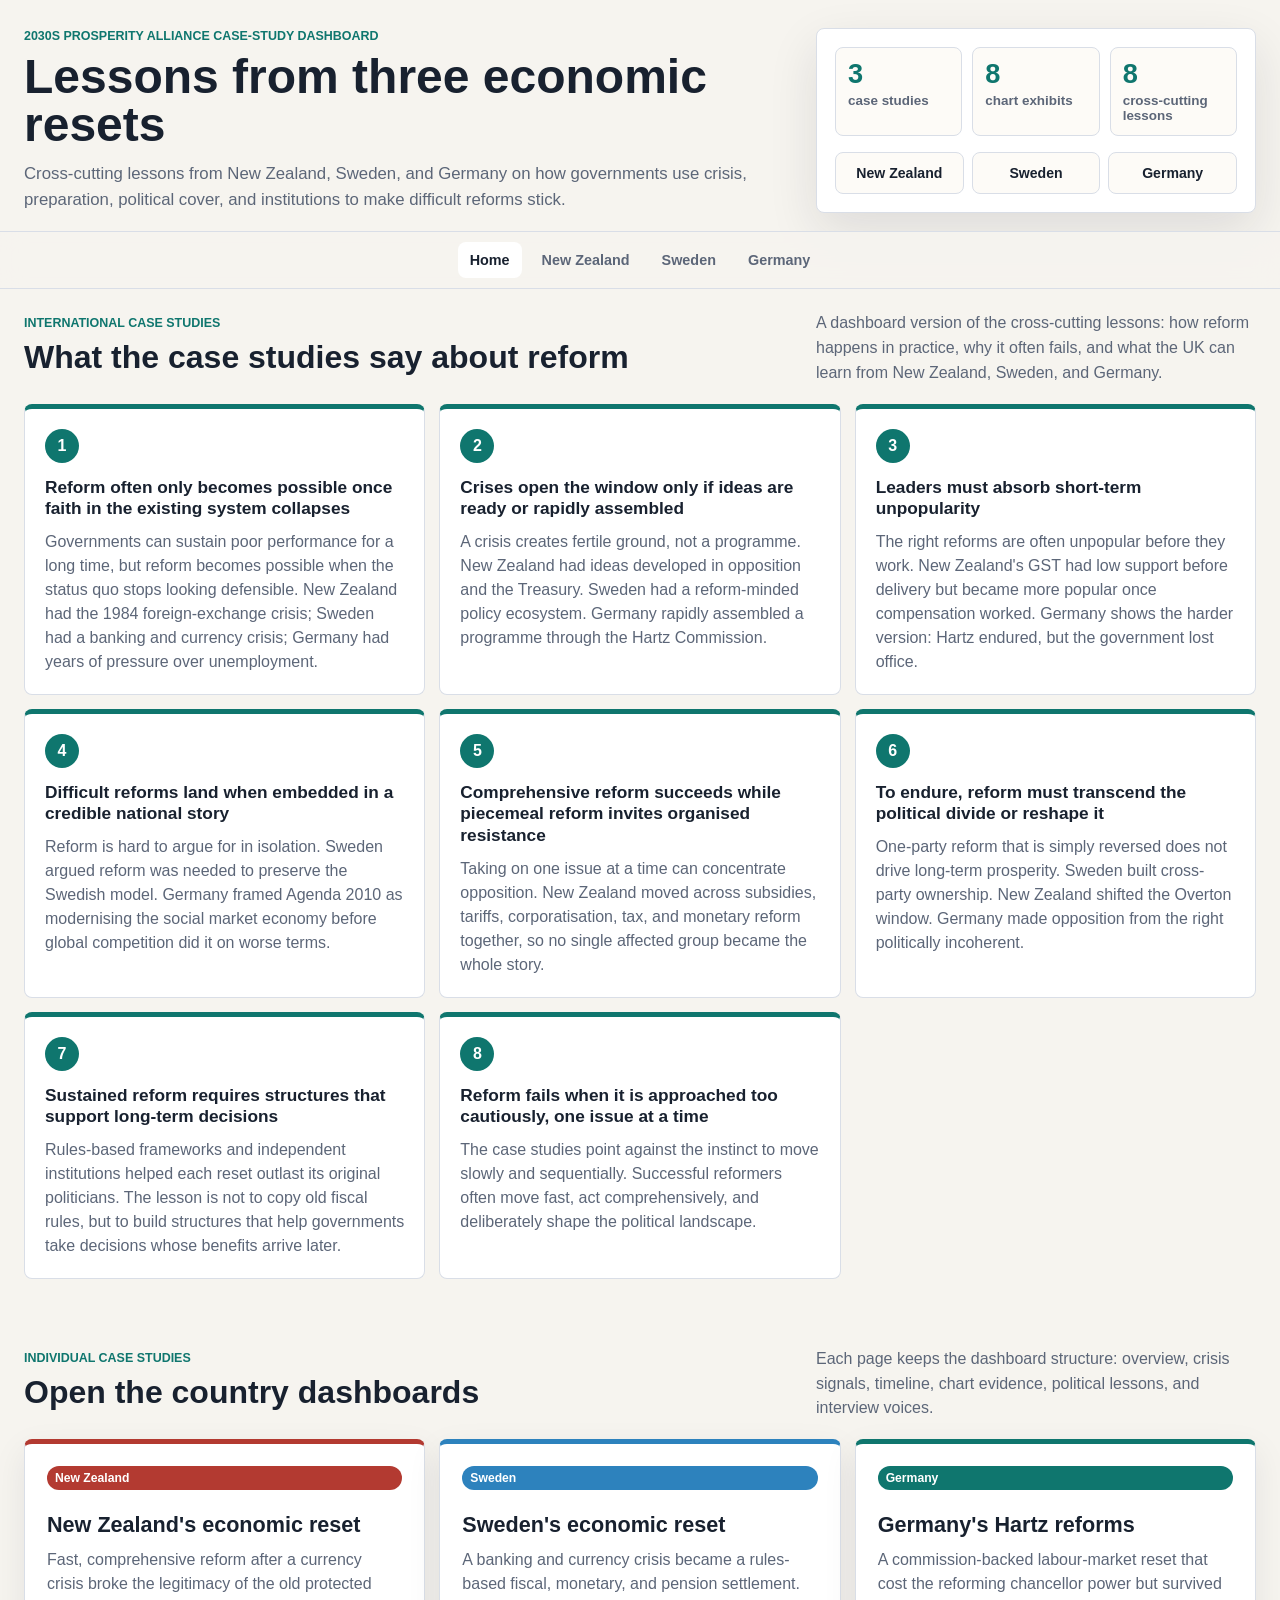
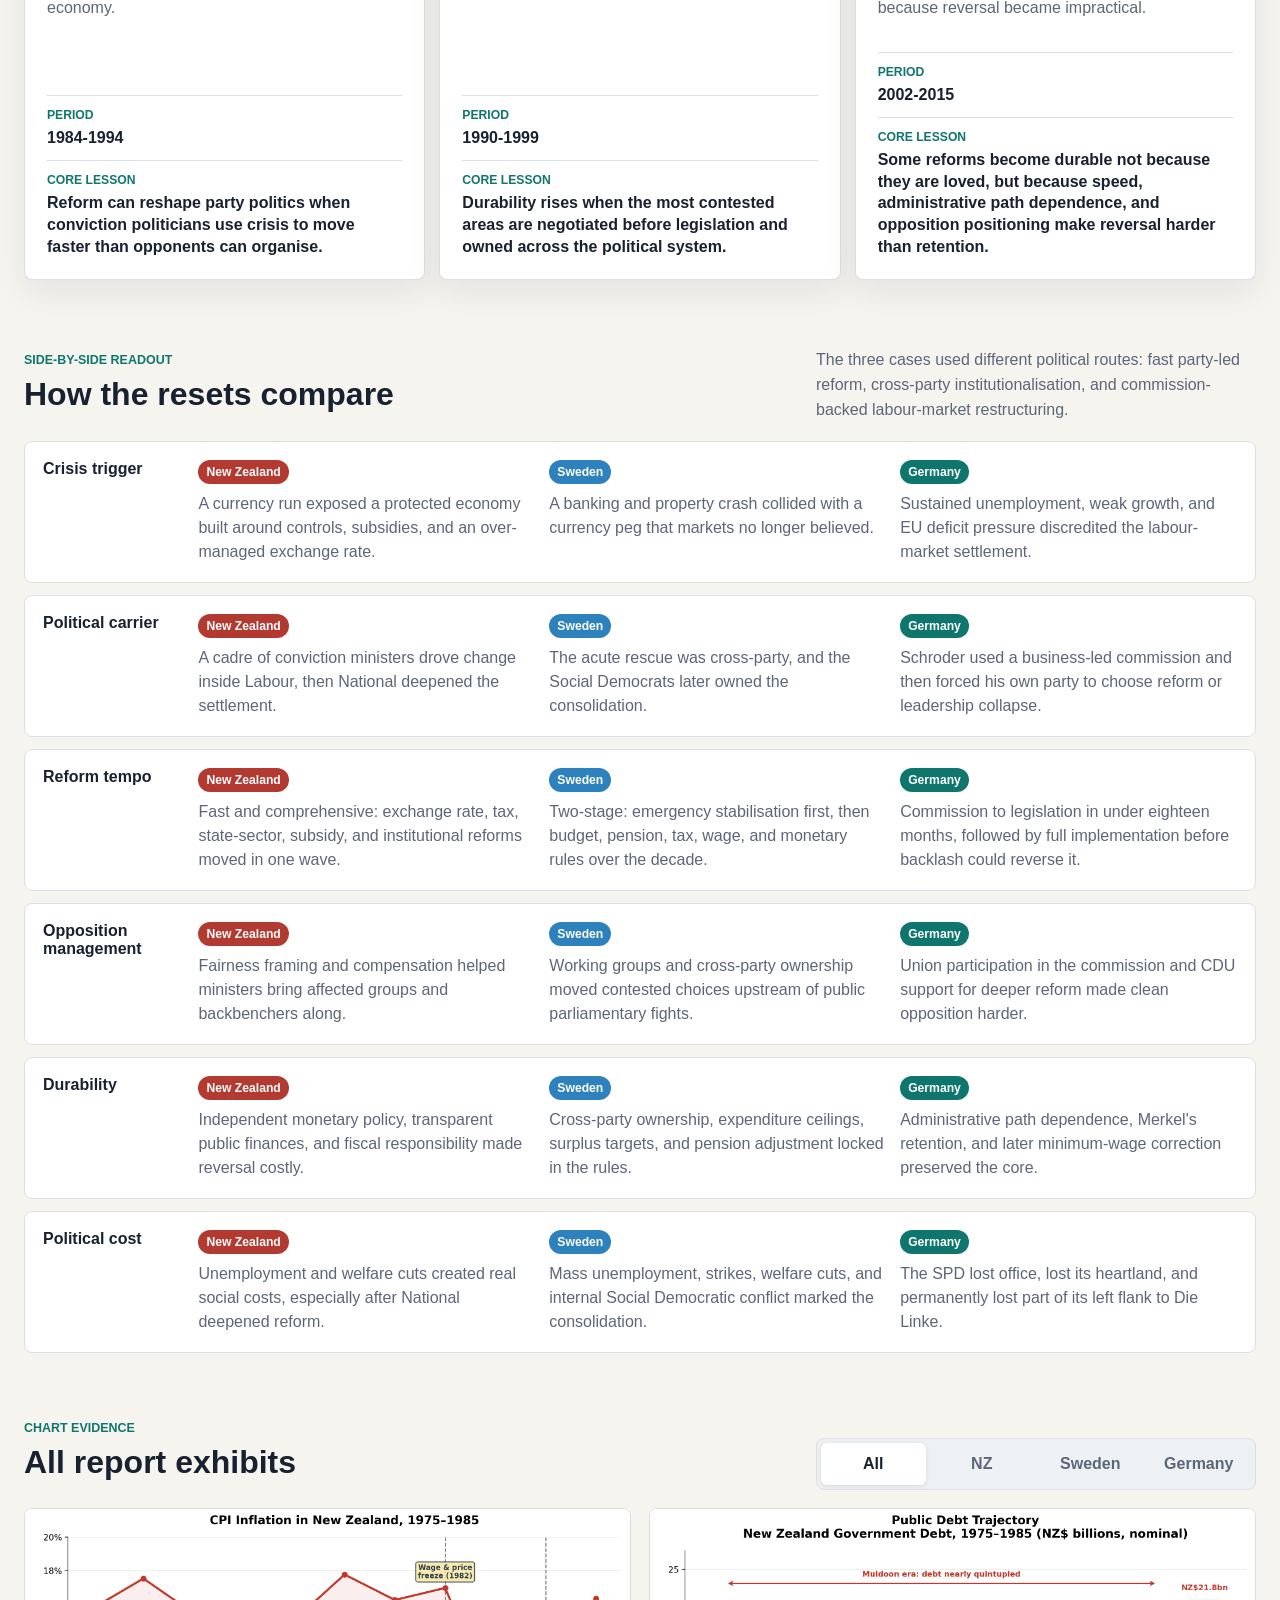
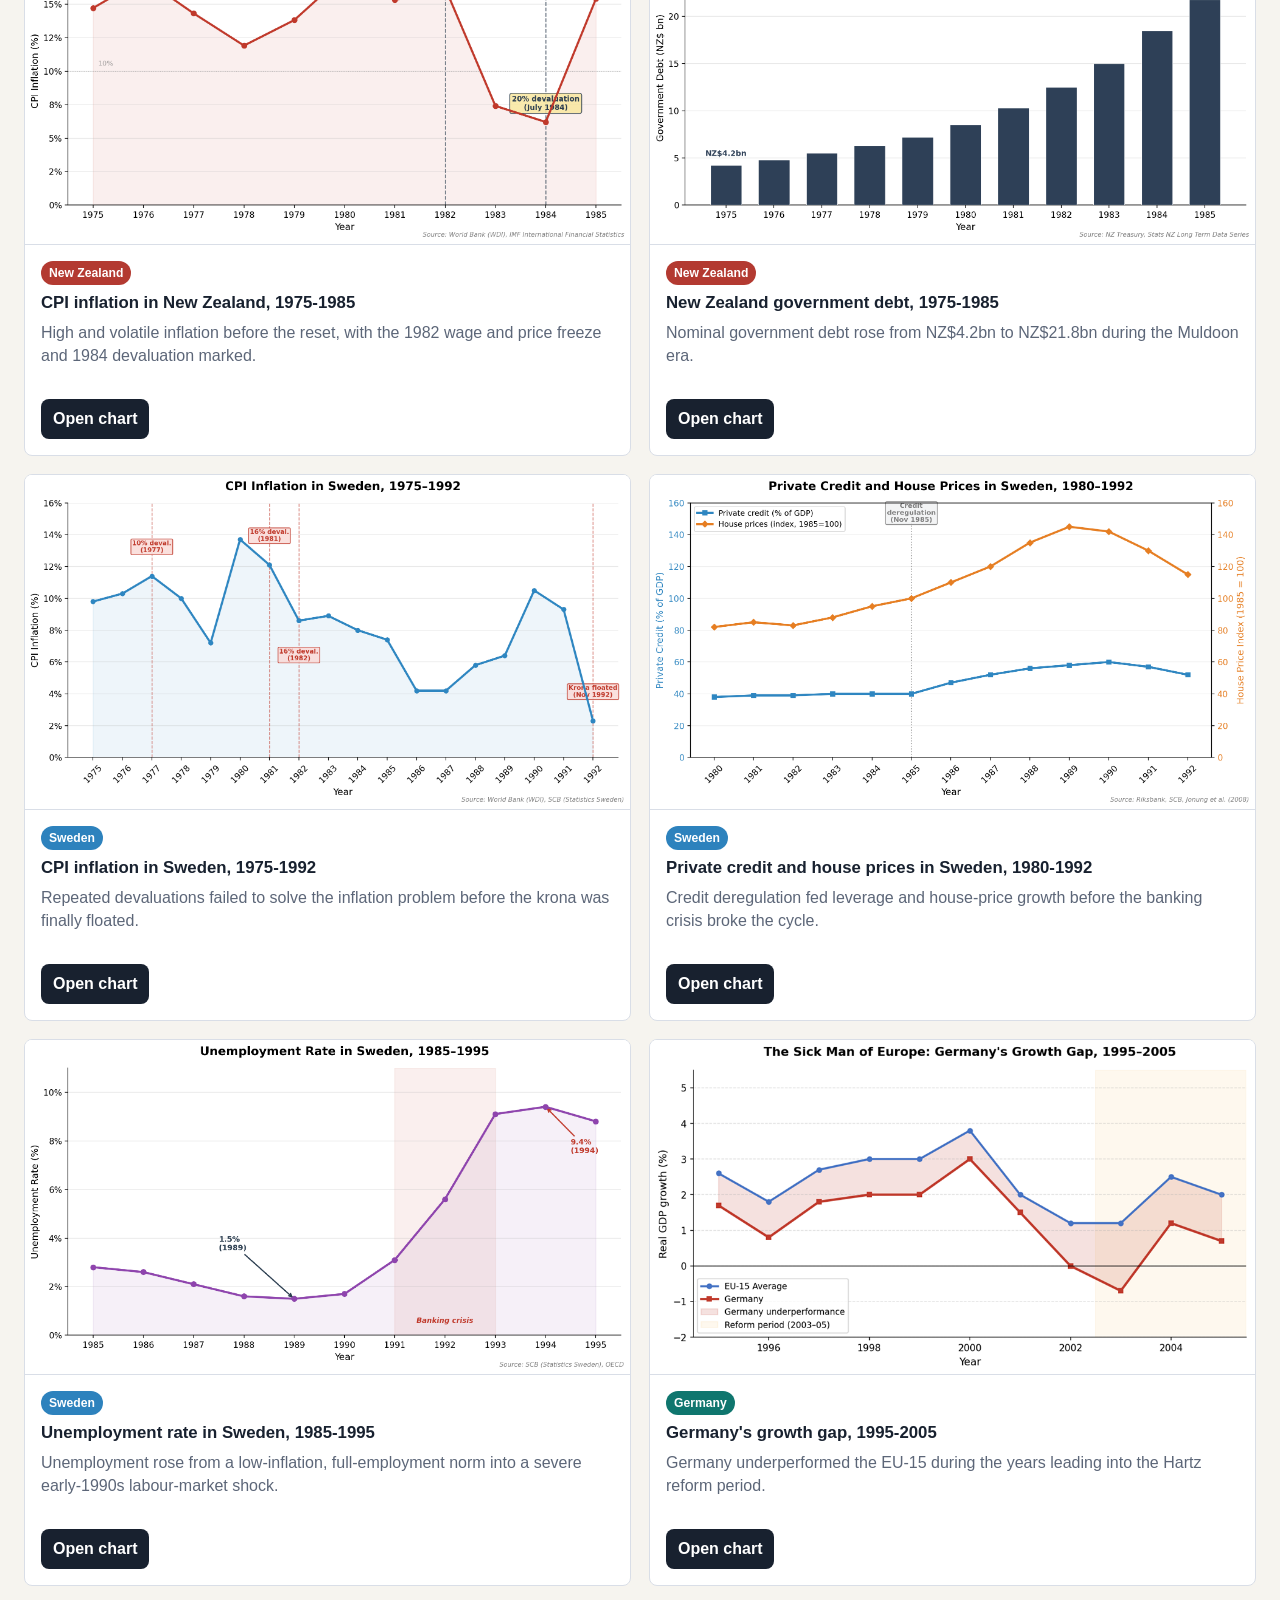
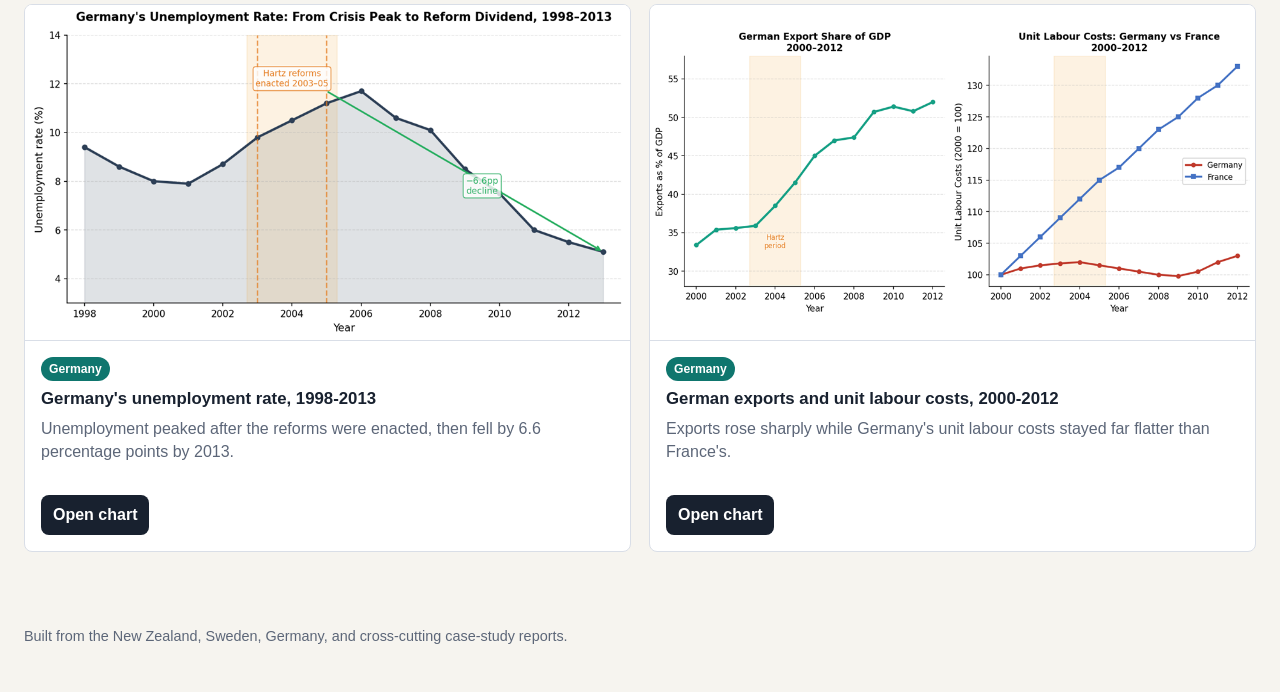
==== commit 1ac5dfd5: "Prioritize reform lessons and interviews" ====
--- a/index.html
+++ b/index.html
@@ -29,8 +29,8 @@
             <span>chart exhibits</span>
           </div>
           <div>
-            <strong>18</strong>
-            <span>core lessons</span>
+            <strong>8</strong>
+            <span>cross-cutting lessons</span>
           </div>
         </div>
         <div class="page-link-list" aria-label="Open case studies">
@@ -52,13 +52,13 @@
       <section class="dashboard-band overview-band" id="lessons">
         <div class="section-heading section-heading--split">
           <div>
-            <p class="eyebrow">Cross-cutting lessons</p>
+            <p class="eyebrow">International case studies</p>
             <h2>What the case studies say about reform</h2>
           </div>
           <p>
-            The home page now starts where the report's synthesis starts: with
-            the political mechanics that recur across the countries, rather than
-            with one individual case study.
+            A dashboard version of the cross-cutting lessons: how reform
+            happens in practice, why it often fails, and what the UK can learn
+            from New Zealand, Sweden, and Germany.
           </p>
         </div>
         <div class="home-lesson-grid" id="home-lessons"></div>
--- a/styles.css
+++ b/styles.css
@@ -758,6 +758,17 @@
   padding: 24px;
 }
 
+.featured-quote-panel {
+  min-height: 100%;
+  display: flex;
+  flex-direction: column;
+  justify-content: center;
+}
+
+.featured-quote-panel blockquote {
+  font-size: 1.65rem;
+}
+
 .quote-panel--quiet {
   background: var(--surface-strong);
 }
@@ -793,13 +804,25 @@
   gap: 14px;
 }
 
+.quote-grid--long {
+  grid-template-columns: repeat(2, minmax(0, 1fr));
+}
+
 .small-quote-card {
   min-height: 210px;
+  display: flex;
+  flex-direction: column;
   padding: 20px;
   background: var(--surface);
   border: 1px solid var(--line);
   border-left: 5px solid var(--accent);
   border-radius: 8px;
+}
+
+.small-quote-card h3 {
+  margin-bottom: 12px;
+  font-size: 1.05rem;
+  line-height: 1.25;
 }
 
 .small-quote-card blockquote {
@@ -807,7 +830,14 @@
   font-size: 1.05rem;
 }
 
+.small-quote-card p {
+  margin-bottom: 16px;
+  color: var(--muted);
+  line-height: 1.5;
+}
+
 .small-quote-card cite {
+  margin-top: auto;
   font-size: 0.88rem;
   line-height: 1.35;
 }
@@ -876,7 +906,8 @@
   .lesson-list,
   .home-lesson-grid,
   .case-card-grid,
-  .quote-grid {
+  .quote-grid,
+  .quote-grid--long {
     grid-template-columns: repeat(2, minmax(0, 1fr));
   }
 
@@ -919,6 +950,7 @@
   .home-lesson-grid,
   .case-card-grid,
   .quote-grid,
+  .quote-grid--long,
   .comparison-row,
   .page-link-list {
     grid-template-columns: 1fr;
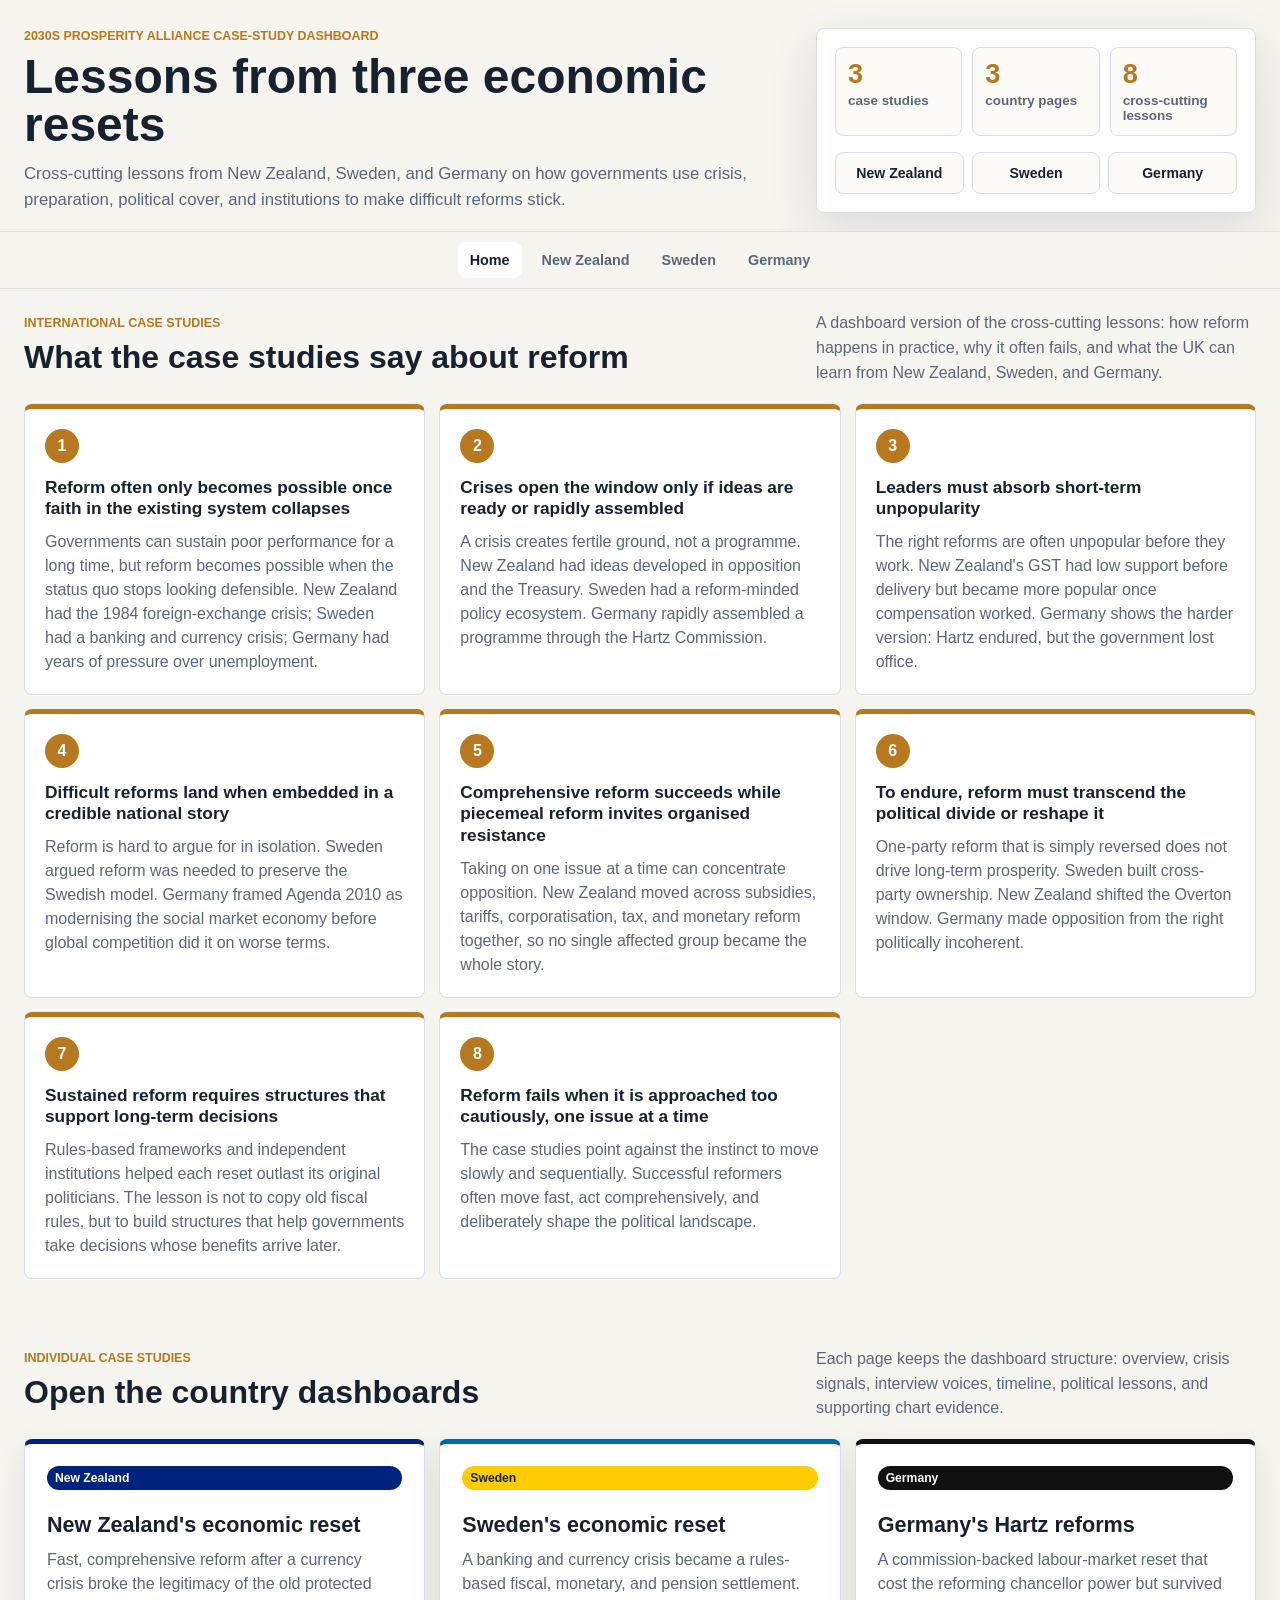
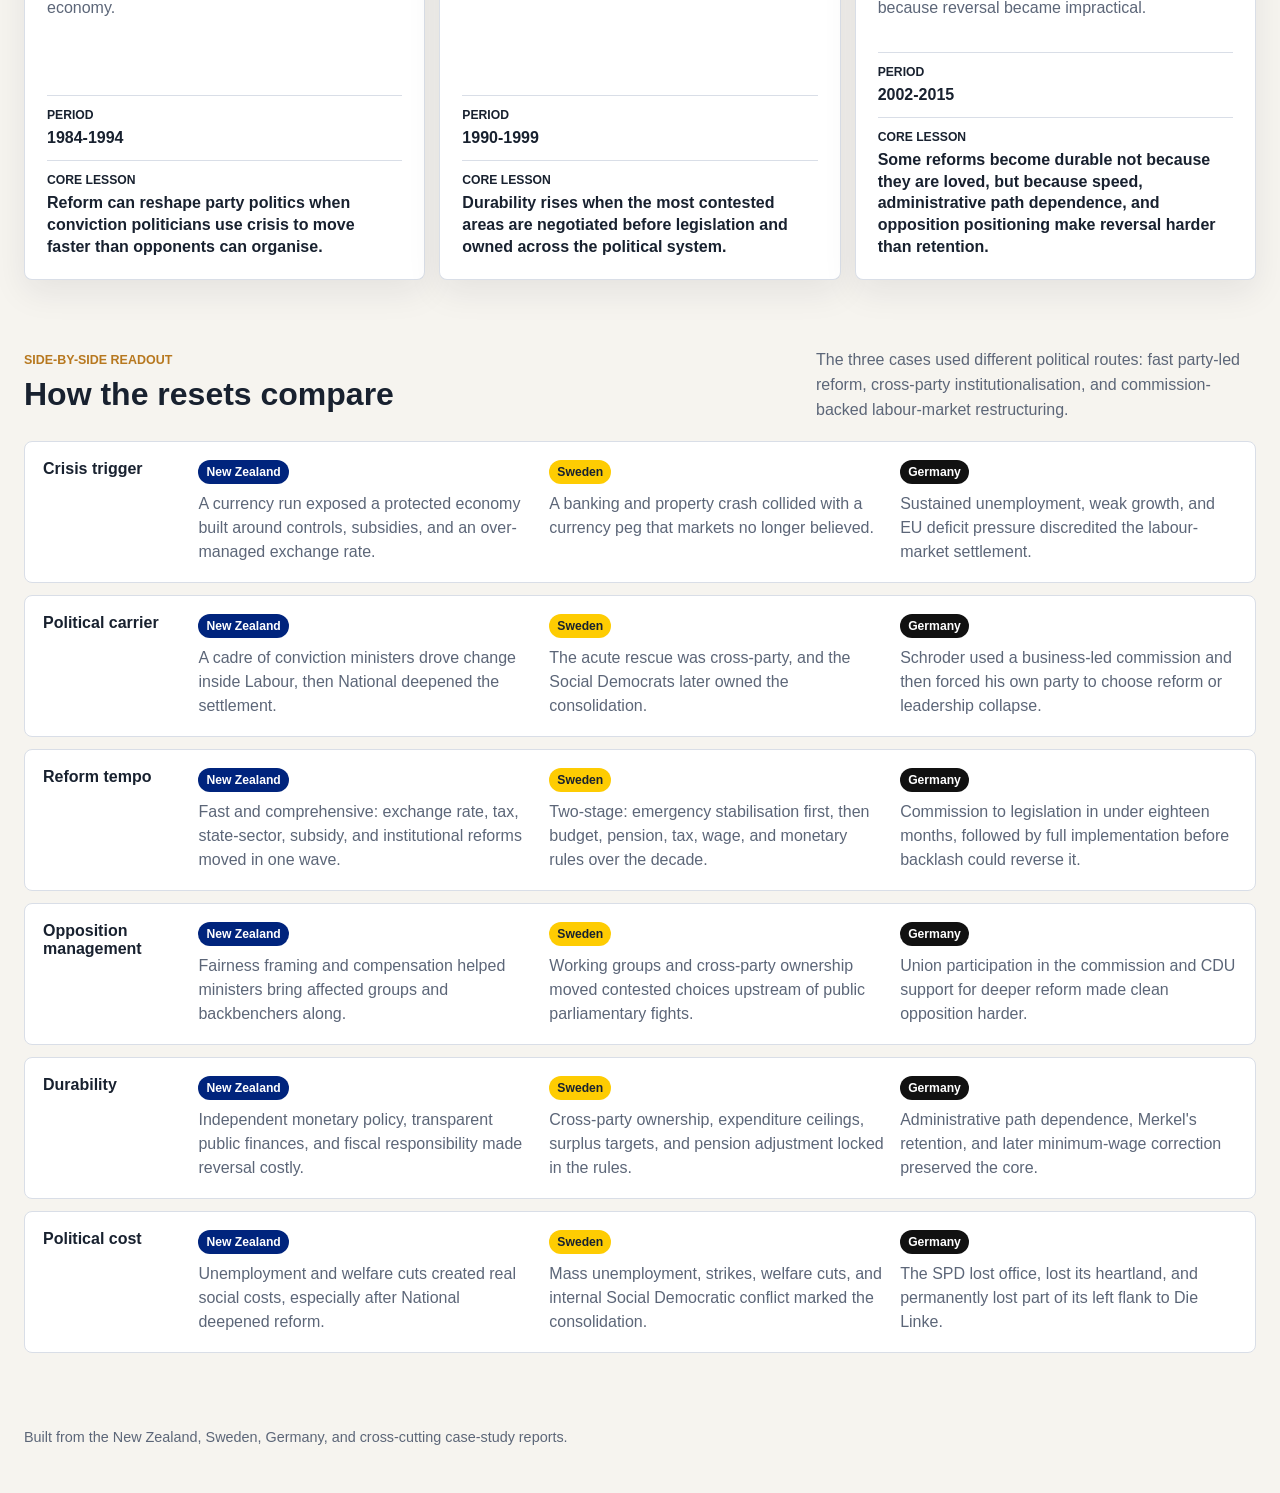
==== commit 9d4ee6be: "Polish case study presentation" ====
--- a/index.html
+++ b/index.html
@@ -25,8 +25,8 @@
             <span>case studies</span>
           </div>
           <div>
-            <strong>8</strong>
-            <span>chart exhibits</span>
+            <strong>3</strong>
+            <span>country pages</span>
           </div>
           <div>
             <strong>8</strong>
@@ -72,7 +72,7 @@
           </div>
           <p>
             Each page keeps the dashboard structure: overview, crisis signals,
-            timeline, chart evidence, political lessons, and interview voices.
+            interview voices, timeline, political lessons, and supporting chart evidence.
           </p>
         </div>
         <div class="case-card-grid" id="case-card-grid"></div>
@@ -92,30 +92,7 @@
         </div>
         <div class="comparison-grid" id="home-comparison-grid"></div>
       </section>
-
-      <section class="dashboard-band evidence-band" id="evidence">
-        <div class="section-heading section-heading--split">
-          <div>
-            <p class="eyebrow">Chart evidence</p>
-            <h2>All report exhibits</h2>
-          </div>
-          <div class="segmented segmented--compact segmented--four" aria-label="Filter chart exhibits">
-            <button class="segmented__button is-active" type="button" data-chart-filter="all">All</button>
-            <button class="segmented__button" type="button" data-chart-filter="nz">NZ</button>
-            <button class="segmented__button" type="button" data-chart-filter="sweden">Sweden</button>
-            <button class="segmented__button" type="button" data-chart-filter="germany">Germany</button>
-          </div>
-        </div>
-        <div class="chart-gallery" id="chart-gallery"></div>
-      </section>
     </main>
-
-    <dialog class="chart-modal" id="chart-modal" aria-labelledby="modal-title">
-      <button class="modal-close" type="button" id="modal-close" aria-label="Close chart">x</button>
-      <img id="modal-image" src="assets/image1.png" alt="">
-      <h2 id="modal-title"></h2>
-      <p id="modal-caption"></p>
-    </dialog>
 
     <footer class="site-footer">
       <p>Built from the New Zealand, Sweden, Germany, and cross-cutting case-study reports.</p>
--- a/styles.css
+++ b/styles.css
@@ -1,17 +1,20 @@
 :root {
-  --accent: #b33a31;
-  --accent-soft: #fff0ec;
+  --accent: #18212f;
+  --accent-secondary: #b7781f;
+  --accent-soft: #f3f0e8;
   --ink: #18212f;
   --muted: #5c6678;
   --paper: #f6f4ef;
   --surface: #ffffff;
   --surface-strong: #fdfbf7;
   --line: #d9dee7;
-  --blue: #2d82bd;
-  --red: #b33a31;
-  --green: #0f766e;
-  --gold: #b7781f;
-  --purple: #7441a6;
+  --nz-blue: #00247d;
+  --nz-red: #cc142b;
+  --sweden-blue: #006aa7;
+  --sweden-yellow: #fecc02;
+  --germany-black: #111111;
+  --germany-red: #dd0000;
+  --germany-gold: #ffce00;
   --shadow: 0 18px 50px rgba(23, 31, 46, 0.11);
 }
 
@@ -83,7 +86,7 @@
 
 .eyebrow {
   margin-bottom: 10px;
-  color: var(--accent);
+  color: var(--accent-secondary);
   font-size: 0.78rem;
   font-weight: 800;
   text-transform: uppercase;
@@ -166,7 +169,7 @@
 
 .header-metrics strong {
   display: block;
-  color: var(--accent);
+  color: var(--accent-secondary);
   font-size: 1.7rem;
   line-height: 1;
 }
@@ -291,7 +294,7 @@
   display: grid;
   grid-template-columns: minmax(0, 0.85fr) minmax(420px, 1.15fr);
   gap: 18px;
-  align-items: stretch;
+  align-items: start;
 }
 
 .country-card,
@@ -361,7 +364,7 @@
   align-items: center;
   justify-content: center;
   color: var(--surface);
-  background: var(--accent);
+  background: var(--accent-secondary);
   border-radius: 50%;
   font-size: 0.9rem;
 }
@@ -455,15 +458,15 @@
 }
 
 .case-link-card--nz {
-  border-top-color: var(--red);
+  border-top-color: var(--nz-blue);
 }
 
 .case-link-card--sweden {
-  border-top-color: var(--blue);
+  border-top-color: var(--sweden-blue);
 }
 
 .case-link-card--germany {
-  border-top-color: var(--green);
+  border-top-color: var(--germany-black);
 }
 
 .case-link-card:hover,
@@ -543,15 +546,16 @@
 }
 
 .country-tag--nz {
-  background: var(--red);
+  background: var(--nz-blue);
 }
 
 .country-tag--sweden {
-  background: var(--blue);
+  color: var(--ink);
+  background: var(--sweden-yellow);
 }
 
 .country-tag--germany {
-  background: var(--green);
+  background: var(--germany-black);
 }
 
 .comparison-row p {
@@ -604,7 +608,7 @@
   align-items: center;
   justify-content: center;
   color: var(--surface);
-  background: var(--accent);
+  background: var(--accent-secondary);
   border-radius: 8px;
   font-weight: 900;
 }
@@ -650,7 +654,7 @@
 }
 
 .timeline-detail dt {
-  color: var(--accent);
+  color: var(--accent-secondary);
   font-size: 0.78rem;
   font-weight: 900;
   text-transform: uppercase;
@@ -686,10 +690,20 @@
 }
 
 .chart-card p {
-  min-height: 64px;
   margin-bottom: 14px;
   color: var(--muted);
   line-height: 1.45;
+}
+
+.chart-card .chart-story {
+  padding-top: 12px;
+  color: var(--ink);
+  border-top: 1px solid var(--line);
+  font-size: 0.93rem;
+}
+
+.chart-story strong {
+  color: var(--accent-secondary);
 }
 
 .chart-card button {
@@ -719,7 +733,7 @@
   padding: 20px;
   background: var(--surface);
   border: 1px solid var(--line);
-  border-top: 5px solid var(--accent);
+  border-top: 5px solid var(--accent-secondary);
   border-radius: 8px;
 }
 
@@ -731,7 +745,7 @@
   justify-content: center;
   margin-bottom: 14px;
   color: var(--surface);
-  background: var(--accent);
+  background: var(--accent-secondary);
   border-radius: 50%;
   font-weight: 900;
 }
@@ -755,18 +769,19 @@
 }
 
 .quote-panel {
-  padding: 24px;
+  padding: 22px;
 }
 
 .featured-quote-panel {
-  min-height: 100%;
+  min-height: 0;
   display: flex;
   flex-direction: column;
-  justify-content: center;
+  justify-content: flex-start;
+  border-left: 5px solid var(--accent-secondary);
 }
 
 .featured-quote-panel blockquote {
-  font-size: 1.65rem;
+  font-size: 1.38rem;
 }
 
 .quote-panel--quiet {
@@ -777,8 +792,17 @@
   margin: 0 0 14px;
   color: var(--ink);
   font-size: 1.35rem;
+  font-style: italic;
   font-weight: 800;
   line-height: 1.35;
+}
+
+blockquote::before {
+  content: "\201C";
+}
+
+blockquote::after {
+  content: "\201D";
 }
 
 cite {
@@ -815,7 +839,7 @@
   padding: 20px;
   background: var(--surface);
   border: 1px solid var(--line);
-  border-left: 5px solid var(--accent);
+  border-left: 5px solid var(--accent-secondary);
   border-radius: 8px;
 }
 
